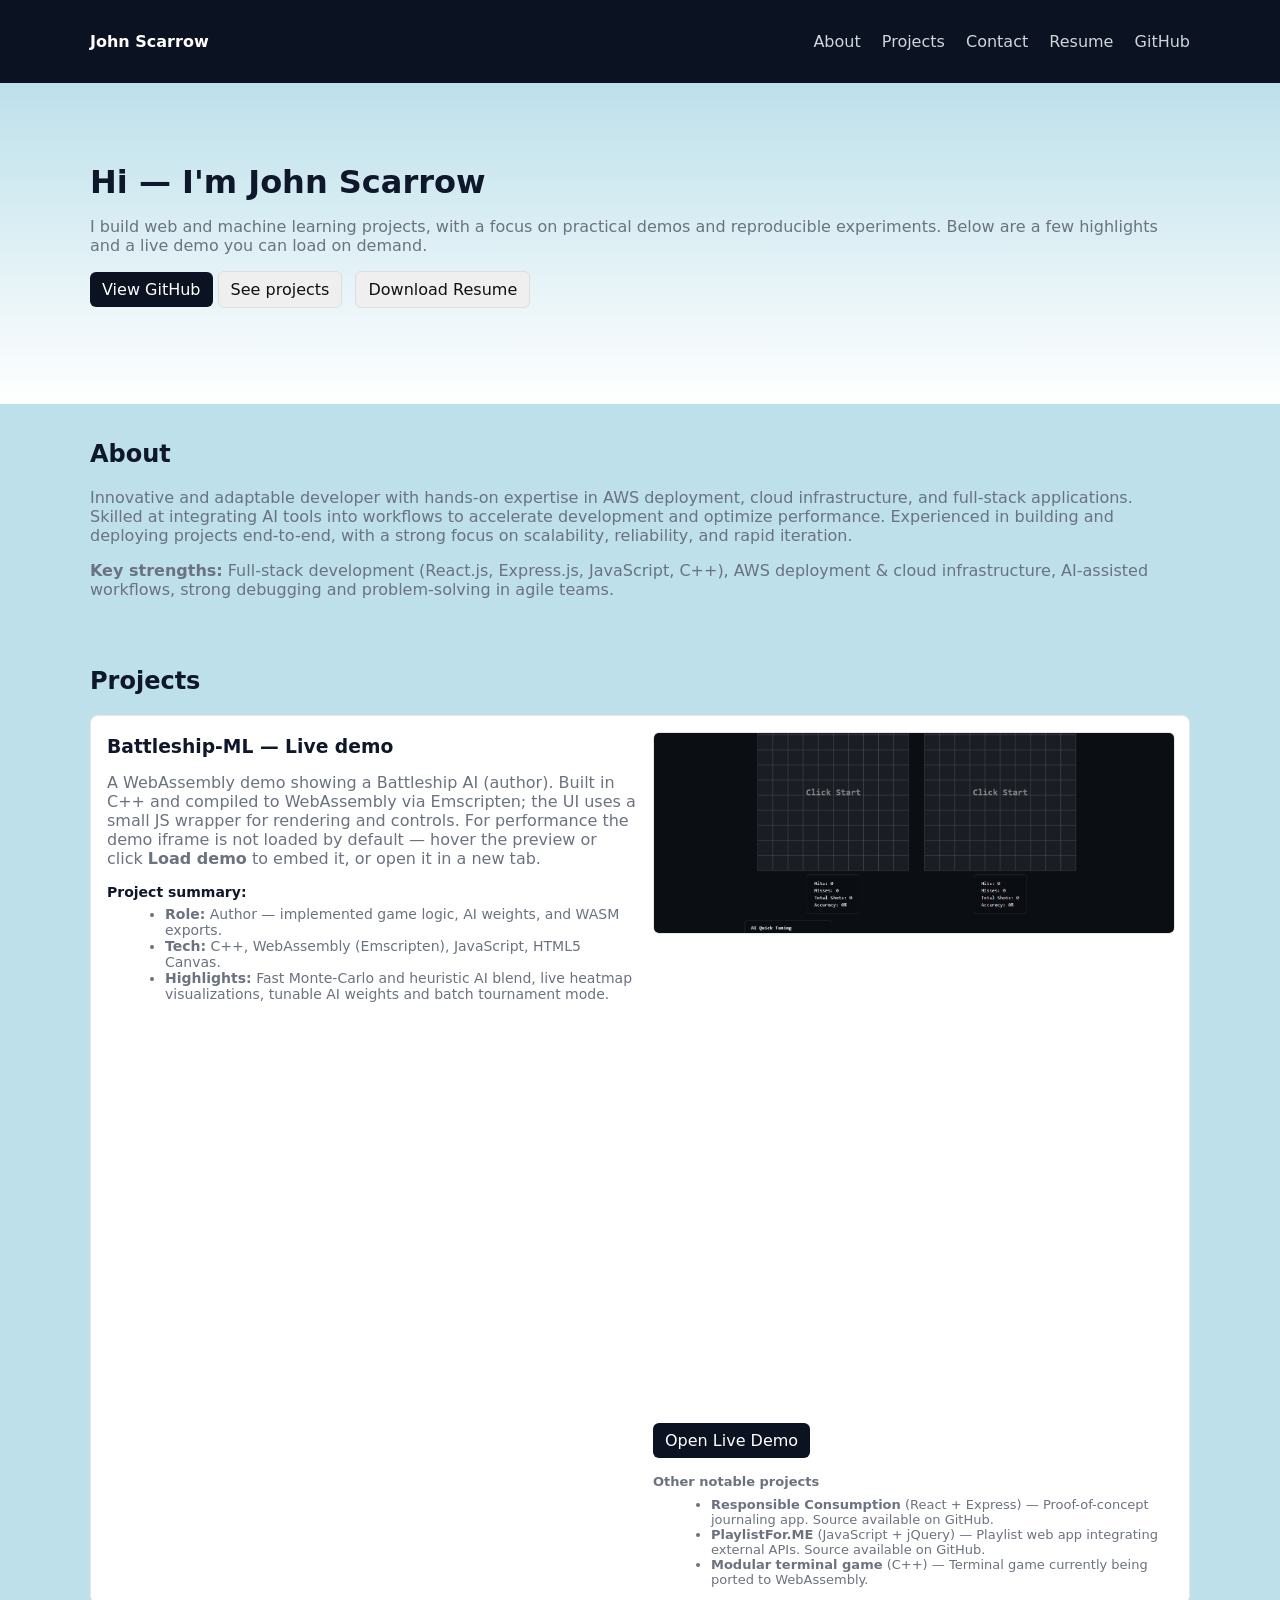
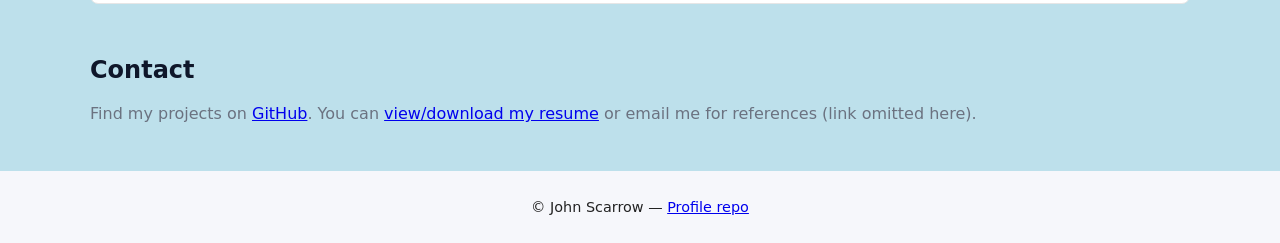
==== index.html @ 5c536d90 "Update background color variable for improved visual aesthetics" ====
<!doctype html>
<html lang="en">
<head>
  <meta charset="utf-8">
  <meta name="viewport" content="width=device-width,initial-scale=1">
  <title>John Scarrow — Portfolio</title>
  <meta name="description" content="John Scarrow — portfolio showcasing web and ML projects (Battleship-ML demo).">
  <meta property="og:title" content="John Scarrow — Portfolio">
  <meta property="og:description" content="Portfolio of web and machine learning projects by John Scarrow.">
  <meta property="og:image" content="/images/image.png">
  <meta property="og:url" content="https://johnscarrow.github.io/">
  <!-- Favicon and touch icons -->
  <link rel="icon" type="image/png" sizes="32x32" href="/images/image.png">
  <link rel="icon" type="image/png" sizes="16x16" href="/images/image.png">
  <link rel="apple-touch-icon" href="/images/image.png">
  <meta name="theme-color" content="#0b1221">
  <style>
    :root{--bg:#bde0eb;--muted:#6b7280;--accent:#0b1221}
    html,body{height:100%}
    body { margin: 0; font-family: system-ui, -apple-system, "Segoe UI", Roboto, "Helvetica Neue", Arial; color:#0f172a; background:var(--bg); }
    header{padding:1rem;background:var(--accent);color:#fff}
    .container{max-width:1100px;margin:0 auto;padding:1rem}
    nav a{color:#d1d5db;text-decoration:none;margin-left:1rem}
    .hero{padding:3rem 1rem;background:linear-gradient(180deg,#ffffff00,#ffffff);}
    .hero h1{margin:0;font-size:2rem}
    .muted{color:var(--muted)}
    .card{border:1px solid #e6e6e6;border-radius:8px;padding:1rem;background:#fff}
    .controls{margin-top:.75rem}
    .btn{display:inline-block;padding:.5rem .75rem;border-radius:6px;background:#0b1221;color:#fff;text-decoration:none;border:0;cursor:pointer}
    .btn.secondary{background:#efefef;color:#111;border:1px solid #ddd}
    .note { padding: .75rem 1rem; background:#fff3cd; color:#663c00; border-radius:6px }
    footer{padding:.75rem 1rem;background:#f6f7fb;color:#222;font-size:.9rem;text-align:center}
    @media (min-width:700px){ .hero{padding:4rem 1rem} }
     /* Make the demo larger for portfolio view (responsive height using viewport units)
       Reduced slightly to avoid excessive page length while keeping demo visible. */
     .demo-large{min-height:52vh}
     @media (max-width:900px){ .demo-large{min-height:40vh} }
  </style>
  <!-- Performance: preconnect to frequently used origins -->
  <link rel="preconnect" href="https://johnscarrow.github.io">
  <link rel="preconnect" href="https://github.com">
</head>
<body>
  <header>
    <div class="container" style="display:flex;align-items:center;justify-content:space-between">
      <div>
        <strong style="font-size:1rem">John Scarrow</strong>
      </div>
      <nav aria-label="Primary">
        <a href="#about">About</a>
        <a href="#projects">Projects</a>
        <a href="#contact">Contact</a>
        <a href="/resume.pdf" target="_blank" rel="noopener noreferrer" aria-label="Download resume">Resume</a>
        <a href="https://github.com/JohnScarrow/JohnScarrow" target="_blank" rel="noopener noreferrer">GitHub</a>
      </nav>
    </div>
  </header>

  <main>
    <section class="hero">
      <div class="container">
        <h1>Hi — I'm John Scarrow</h1>
        <p class="muted">I build web and machine learning projects, with a focus on practical demos and reproducible experiments. Below are a few highlights and a live demo you can load on demand.</p>
        <p style="margin-top:.75rem">
          <a class="btn" href="https://github.com/JohnScarrow/JohnScarrow" target="_blank" rel="noopener noreferrer">View GitHub</a>
          <a class="btn secondary" href="#projects">See projects</a>
            <a class="btn secondary" href="/resume.html" target="_blank" rel="noopener noreferrer" style="margin-left:.5rem">Download Resume</a>
        </p>
      </div>
    </section>

    <section id="about" class="container" style="padding-top:1rem">
      <h2>About</h2>
      <p class="muted">Innovative and adaptable developer with hands-on expertise in AWS deployment, cloud infrastructure, and full-stack applications. Skilled at integrating AI tools into workflows to accelerate development and optimize performance. Experienced in building and deploying projects end-to-end, with a strong focus on scalability, reliability, and rapid iteration.</p>
      <p class="muted"><strong>Key strengths:</strong> Full-stack development (React.js, Express.js, JavaScript, C++), AWS deployment & cloud infrastructure, AI-assisted workflows, strong debugging and problem-solving in agile teams.</p>
    </section>

    <section id="projects" class="container" style="padding-top:1rem">
      <h2>Projects</h2>
        <div style="display:flex;gap:1rem;flex-wrap:wrap;align-items:flex-start;margin-top:.75rem;border:1px solid #e6e6e6;border-radius:8px;padding:1rem;background:#fff">
          <!-- Left column: textual project info -->
          <div style="flex:1 1 360px;min-width:280px;max-width:720px">
            <h3 style="margin:.25rem 0">Battleship-ML — Live demo</h3>
            <p class="muted">A WebAssembly demo showing a Battleship AI (author). Built in C++ and compiled to WebAssembly via Emscripten; the UI uses a small JS wrapper for rendering and controls. For performance the demo iframe is not loaded by default — hover the preview or click <strong>Load demo</strong> to embed it, or open it in a new tab.</p>

            <div style="margin-top:.75rem;font-size:14px">
              <strong>Project summary:</strong>
              <ul style="margin:6px 0 0 18px;color:var(--muted)">
                <li><strong>Role:</strong> Author — implemented game logic, AI weights, and WASM exports.</li>
                <li><strong>Tech:</strong> C++, WebAssembly (Emscripten), JavaScript, HTML5 Canvas.</li>
                <li><strong>Highlights:</strong> Fast Monte-Carlo and heuristic AI blend, live heatmap visualizations, tunable AI weights and batch tournament mode.</li>
              </ul>
            </div>
          </div>

          <!-- Right column: preview image and demo iframe container -->
          <div style="flex:1 1 420px;min-width:300px;max-width:520px">
            <div style="margin-bottom:.5rem">
              <img id="preview-img" src="/images/image.png" alt="Preview of Battleship-ML demo" tabindex="0" loading="lazy" style="width:100%;height:200px;object-fit:cover;border-radius:6px;border:1px solid #e6e6e6;cursor:pointer" />
            </div>

            <div id="demo-container" class="demo-large" role="region" aria-label="Battleship demo container" style="border-radius:6px;overflow:hidden;display:flex;align-items:center;justify-content:center;color:var(--muted);background:transparent">
            </div>


            <div id="frame-blocked" class="note" style="margin-top:.75rem;display:none;" role="status" aria-live="polite">
              The demo could not be embedded due to framing/security policies. Open in a new tab: <a href="https://johnscarrow.github.io/battleship-ml/" target="_blank" rel="noopener noreferrer">Open Battleship-ML</a>
            </div>

            <p style="margin-top:.6rem">
              <a id="open-demo-btn" class="btn" href="https://johnscarrow.github.io/battleship-ml/" target="_blank" rel="noopener noreferrer">Open Live Demo</a>
            </p>

            <div style="margin-top:.75rem;font-size:13px;color:var(--muted)">
              <strong>Other notable projects</strong>
              <ul style="margin:8px 0 0 18px">
                <li><strong>Responsible Consumption</strong> (React + Express) — Proof-of-concept journaling app. Source available on GitHub.</li>
                <li><strong>PlaylistFor.ME</strong> (JavaScript + jQuery) — Playlist web app integrating external APIs. Source available on GitHub.</li>
                <li><strong>Modular terminal game</strong> (C++) — Terminal game currently being ported to WebAssembly.</li>
              </ul>
            </div>
          </div>
        </div>
      </div>
    </section>

    <section id="contact" class="container" style="padding-top:1rem;padding-bottom:2rem">
      <h2>Contact</h2>
      <p class="muted">Find my projects on <a href="https://github.com/JohnScarrow" target="_blank" rel="noopener noreferrer">GitHub</a>. You can <a href="/resume.html" target="_blank" rel="noopener noreferrer">view/download my resume</a> or email me for references (link omitted here).</p>
    </section>
  </main>

  <footer>
    <div class="container">© John Scarrow — <a href="https://github.com/JohnScarrow/JohnScarrow" target="_blank" rel="noopener noreferrer">Profile repo</a></div>
  </footer>

  <script>
    // Lazy-load the demo iframe: hover (~500ms) or click on preview, or click the button
    // Adds keyboard accessibility (Enter/Space) and a small fade-in animation for the iframe.
    (function(){
      var loadBtn = document.getElementById('load-demo');
      var demoContainer = document.getElementById('demo-container');
      var frameBlocked = document.getElementById('frame-blocked');
      var previewImg = document.getElementById('preview-img');
      var demoSrc = 'https://johnscarrow.github.io/battleship-ml/';
      var hoverTimer = null;
      var HOVER_DELAY = 500; // milliseconds

      // Add fade-in animation style for iframe when inserted
      var style = document.createElement('style');
      style.innerHTML = '\n        .demo-fade-in{animation: demoFadeIn 300ms ease-out both;}\n        @keyframes demoFadeIn{from{opacity:0;transform:translateY(6px)}to{opacity:1;transform:none}}\n      ';
      document.head.appendChild(style);

      function showBlocked(){ if(frameBlocked) frameBlocked.style.display = 'block'; }
      function hideBlocked(){ if(frameBlocked) frameBlocked.style.display = 'none'; }

      function createAndInsertIframe(opts){
        // Avoid inserting multiple frames
        if(document.getElementById('demo-frame')) return; // already loaded somewhere
        opts = opts || {};
        var src = demoSrc;
        if(opts.autoplay){ src += (src.indexOf('?')>-1? '&':'?') + 'autoplay=1'; }
        if(opts.muted){ src += (src.indexOf('?')>-1? '&':'?') + 'muted=1'; }

        var iframe = document.createElement('iframe');
        iframe.id = 'demo-frame';
        iframe.src = src;
        // Allow autoplay where the browser permits it and allow fullscreen
        iframe.allow = 'autoplay; fullscreen';
        iframe.setAttribute('aria-label', 'Battleship-ML demo iframe');
        iframe.setAttribute('title', 'Battleship-ML demo');
        iframe.loading = 'lazy';
        iframe.style.width = '100%';
        iframe.style.height = '100%';
        iframe.style.border = '0';
        iframe.style.display = 'block';
        iframe.className = 'demo-fade-in';
        iframe.addEventListener('load', function(){ hideBlocked(); });

        // If requested, replace the preview image (left column) with the iframe
        if (opts.replacePreview && previewImg && previewImg.parentNode) {
          var previewParent = previewImg.parentNode;
          // Set a responsive min-height matching the demo area (desktop:72vh, mobile:50vh)
          var desiredVh = (window.innerWidth <= 900) ? '50vh' : '72vh';
          previewParent.style.minHeight = desiredVh;
          previewParent.style.height = 'auto';
          previewParent.style.background = '#000';
          previewParent.style.borderRadius = '6px';
          previewParent.style.overflow = 'hidden';
          previewParent.style.display = 'flex';
          previewParent.style.alignItems = 'stretch';
          previewParent.style.justifyContent = 'center';

          // Remove the preview image and insert iframe in its place
          previewParent.innerHTML = '';
          // Ensure iframe fills parent and scales dynamically
          iframe.style.height = '100%';
          iframe.style.minHeight = '100%';
          iframe.style.overflow = 'hidden';

          // Adjust parent container styles to prevent scrollbars
          previewParent.style.height = '100%';
          previewParent.style.minHeight = '100%';
          previewParent.style.overflow = 'hidden';
          previewParent.style.padding = '0';
          previewParent.style.margin = '0';

          // Add responsive height based on viewport
          var desiredHeight = (window.innerWidth <= 900) ? '50vh' : '72vh';
          previewParent.style.height = desiredHeight;

          // Remove play buttons and retain hover functionality
          if (loadBtn) loadBtn.style.display = 'none';
          if (loadAutoplay) loadAutoplay.style.display = 'none';

          previewParent.appendChild(iframe);

          // also hide the placeholder in the main demo container
          var placeholder = document.getElementById('demo-placeholder');
          if (placeholder) placeholder.remove();

          // quick check if loaded
          setTimeout(function(){ try { if(!iframe.contentWindow || iframe.clientHeight===0){ showBlocked(); } } catch(e){ showBlocked(); } }, 2500);
          return;
        }

        // Default behaviour: insert into the demo container (right column)
        demoContainer.innerHTML = '';
        demoContainer.appendChild(iframe);
        setTimeout(function(){ try { if(!iframe.contentWindow || iframe.clientHeight===0){ showBlocked(); } } catch(e){ showBlocked(); } }, 2500);
      }

      if(loadBtn) loadBtn.addEventListener('click', function(){ createAndInsertIframe(); });
      var loadAutoplay = document.getElementById('load-autoplay');
      if(loadAutoplay) loadAutoplay.addEventListener('click', function(){ createAndInsertIframe({autoplay:true, muted:true}); });
      if(previewImg){
        // Click loads immediately (useful for touch devices)
        previewImg.addEventListener('click', function(e){ e.preventDefault(); createAndInsertIframe(); });
        // Keyboard: Enter or Space should load the demo as well
        previewImg.addEventListener('keydown', function(e){ if(e.key==='Enter' || e.key===' ' || e.key==='Spacebar'){ e.preventDefault(); createAndInsertIframe(); } });
        // Hover for desktop: start timer on mouseenter, cancel on mouseleave
        previewImg.addEventListener('mouseenter', function(){
          createAndInsertIframe({autoplay: true, muted: true, replacePreview: true});
        });
        previewImg.addEventListener('mouseleave', function(){ if(hoverTimer){ clearTimeout(hoverTimer); hoverTimer = null; } });
      }
    })();
  </script>
</body>
</html>
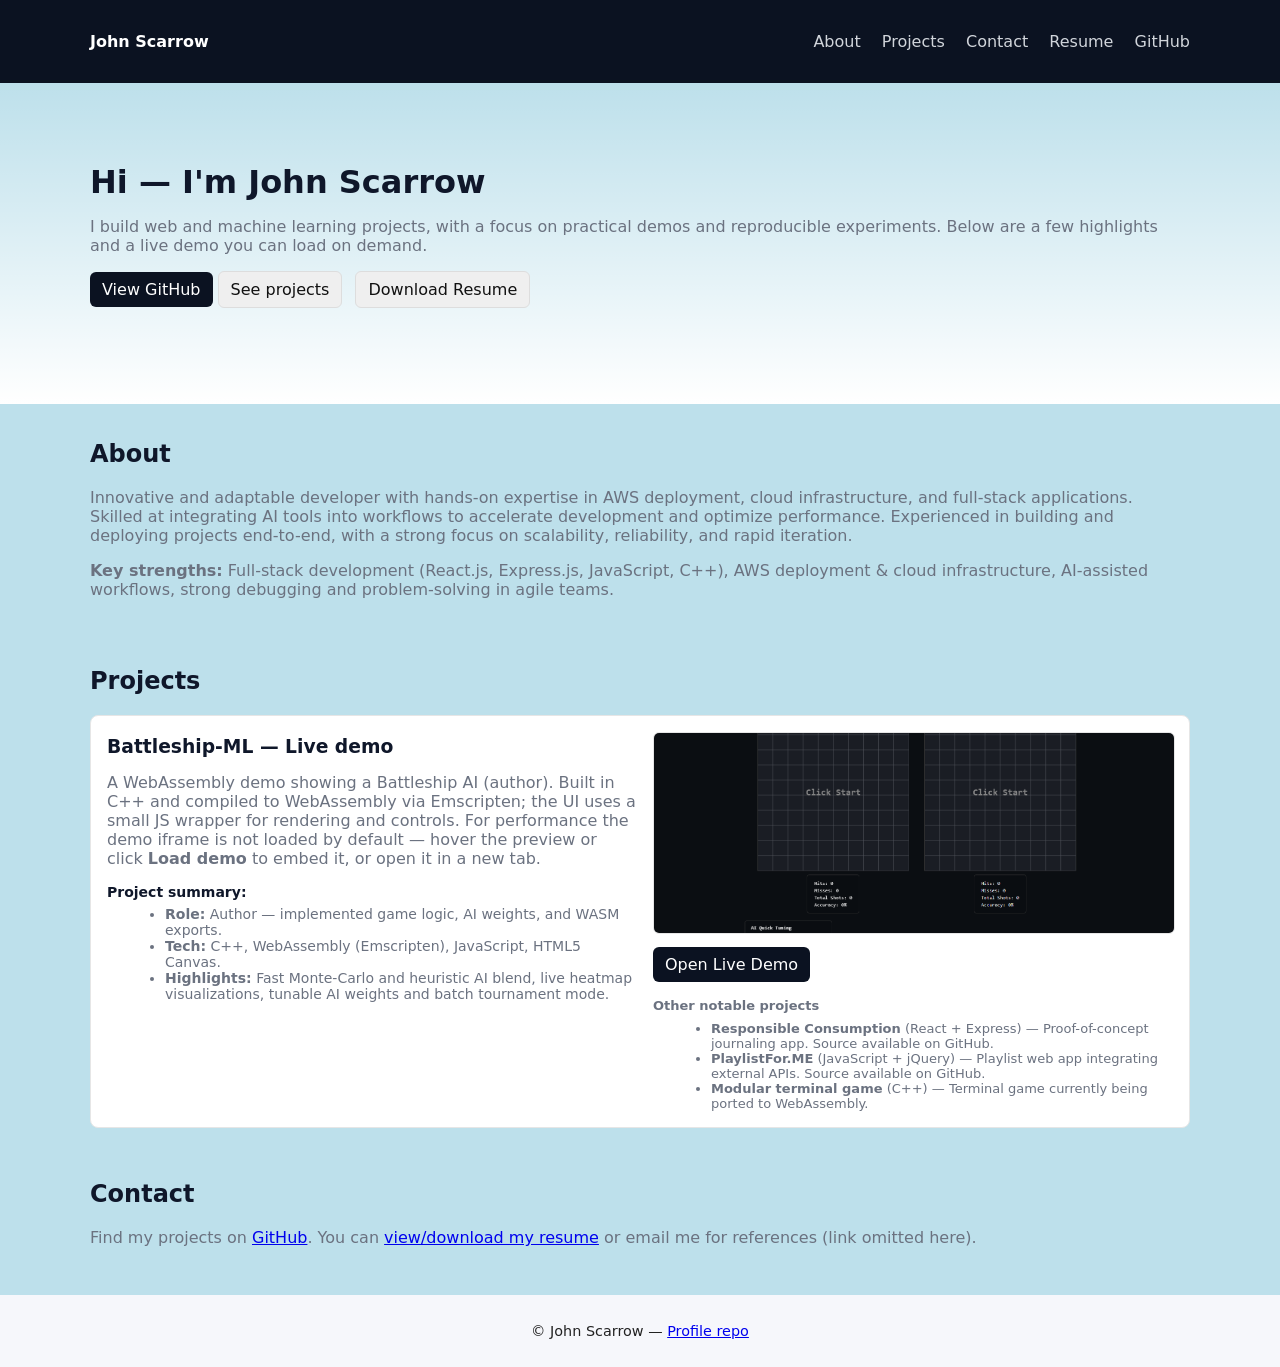
==== commit 2e14f840: "Remove empty demo container for cleaner layout in Battleship demo section" ====
--- a/index.html
+++ b/index.html
@@ -99,10 +99,6 @@
               <img id="preview-img" src="/images/image.png" alt="Preview of Battleship-ML demo" tabindex="0" loading="lazy" style="width:100%;height:200px;object-fit:cover;border-radius:6px;border:1px solid #e6e6e6;cursor:pointer" />
             </div>
 
-            <div id="demo-container" class="demo-large" role="region" aria-label="Battleship demo container" style="border-radius:6px;overflow:hidden;display:flex;align-items:center;justify-content:center;color:var(--muted);background:transparent">
-            </div>
-
-
             <div id="frame-blocked" class="note" style="margin-top:.75rem;display:none;" role="status" aria-live="polite">
               The demo could not be embedded due to framing/security policies. Open in a new tab: <a href="https://johnscarrow.github.io/battleship-ml/" target="_blank" rel="noopener noreferrer">Open Battleship-ML</a>
             </div>
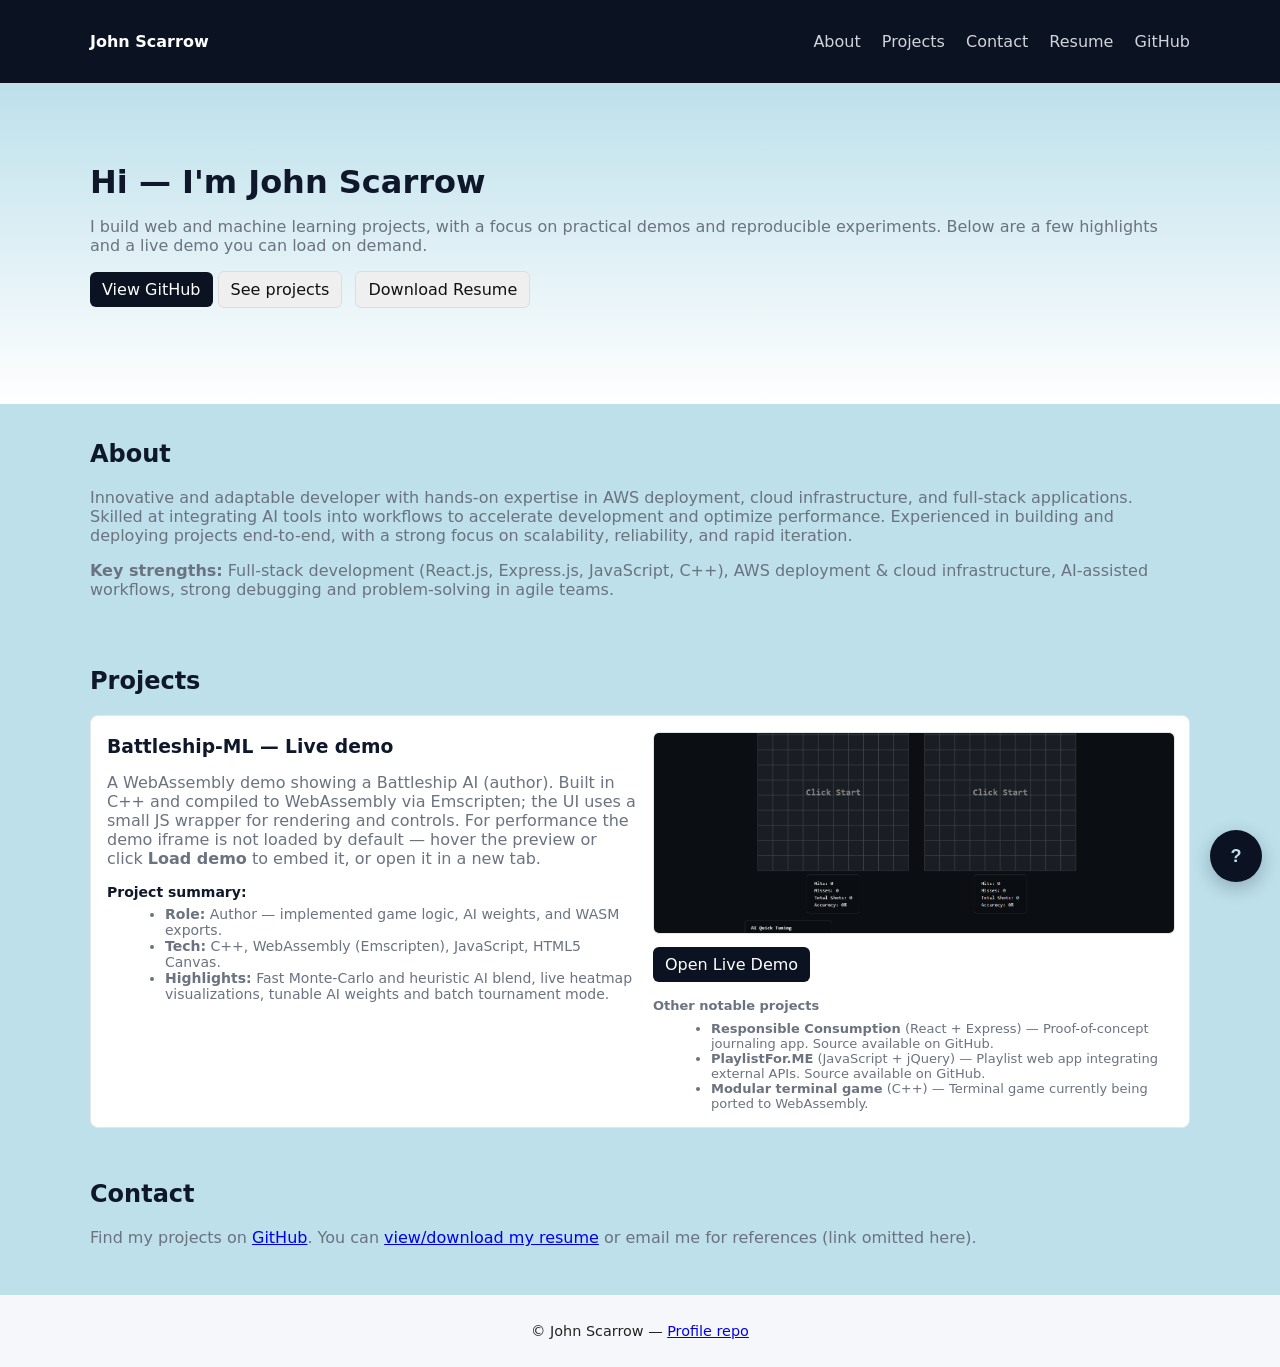
==== commit be5023d5: "Add WarGames easter egg with modal and floating action button" ====
--- a/index.html
+++ b/index.html
@@ -39,6 +39,17 @@
   <!-- Performance: preconnect to frequently used origins -->
   <link rel="preconnect" href="https://johnscarrow.github.io">
   <link rel="preconnect" href="https://github.com">
+  <style id="wargames-style">
+    /* WarGames easter egg styles */
+    .wg-fab{position:fixed;right:18px;bottom:18px;width:52px;height:52px;border-radius:50%;background:#0b1221;color:#bde0eb;border:0;cursor:pointer;box-shadow:0 6px 18px rgba(11,18,33,.25);display:flex;align-items:center;justify-content:center;font-weight:700;font-size:18px;z-index:1200}
+    #wargames-modal{position:fixed;left:0;top:0;width:100%;height:100%;background:rgba(0,0,0,0.6);display:none;align-items:center;justify-content:center;z-index:1201}
+    #wargames-modal .panel{background:#071019;color:#bde0eb;padding:18px;border-radius:8px;max-width:720px;width:92%;box-shadow:0 10px 40px rgba(0,0,0,.6);font-family:ui-monospace, SFMono-Regular, Menlo, Monaco, 'Courier New', monospace}
+    #wargames-modal h3{margin:0 0 8px 0;color:#9be7ff}
+    #wargames-modal p{margin:.5rem 0;color:#d6f1ff}
+    .wg-cta{display:inline-block;padding:.5rem .75rem;border-radius:6px;background:#0b1221;color:#bde0eb;border:1px solid #2b3946;margin-right:.5rem;cursor:pointer}
+    .wg-cta.alt{background:#e6eef6;color:#071019;border:1px solid #c7d6e0}
+    .wg-terminal{background:#00110a;color:#66ff66;padding:12px;border-radius:6px;height:180px;overflow:auto;margin-top:.5rem;font-size:13px;line-height:1.3}
+  </style>
 </head>
 <body>
   <header>
@@ -241,6 +252,58 @@
         previewImg.addEventListener('mouseleave', function(){ if(hoverTimer){ clearTimeout(hoverTimer); hoverTimer = null; } });
       }
     })();
+    // WarGames easter egg: modal + floating action button
+    (function(){
+      var fab = document.createElement('button'); fab.id = 'wg-fab'; fab.className = 'wg-fab'; fab.title = 'Shall we play a game?'; fab.innerText = '?';
+      document.body.appendChild(fab);
+
+      var modal = document.createElement('div'); modal.id = 'wargames-modal'; modal.setAttribute('role','dialog'); modal.setAttribute('aria-hidden','true');
+      modal.innerHTML = '<div class="panel" role="document">\
+        <h3>Shall we play a game?</h3>\
+        <p class="muted">A small nod to <em>WarGames</em> (1983). Play the Battleship demo against the AI, or open a retro terminal overlay.</p>\
+        <div style="margin-top:.5rem">\
+          <button id="wg-play" class="wg-cta">Yes — let\'s play</button>\
+          <button id="wg-open" class="wg-cta alt">Open Demo in Tab</button>\
+          <button id="wg-term" class="wg-cta" style="margin-left:.5rem">Retro Terminal</button>\
+          <button id="wg-close" class="wg-cta alt" style="float:right">Close</button>\
+        </div>\
+        <div id="wg-terminal-area" class="wg-terminal" style="display:none">Initializing WOPR...\n&gt; Shall we play a game?\n</div>\
+      </div>';
+      document.body.appendChild(modal);
+
+      var wgPlay = modal.querySelector('#wg-play');
+      var wgOpen = modal.querySelector('#wg-open');
+      var wgTerm = modal.querySelector('#wg-term');
+      var wgClose = modal.querySelector('#wg-close');
+      var wgTerminalArea = modal.querySelector('#wg-terminal-area');
+
+      function showModal(){ modal.style.display='flex'; modal.setAttribute('aria-hidden','false'); }
+      function hideModal(){ modal.style.display='none'; modal.setAttribute('aria-hidden','true'); wgTerminalArea.style.display='none'; wgTerminalArea.innerText = 'Initializing WOPR...\n&gt; Shall we play a game?\n'; }
+
+      fab.addEventListener('click', function(){ showModal(); });
+      wgClose.addEventListener('click', hideModal);
+
+      wgOpen.addEventListener('click', function(){ window.open('https://johnscarrow.github.io/battleship-ml/','_blank','noopener'); hideModal(); });
+
+      wgPlay.addEventListener('click', function(){
+        // Attempt to load the demo iframe (same routine used earlier)
+        try{ var evt = new Event('click'); document.getElementById('preview-img').dispatchEvent(evt); }catch(e){}
+        // If the demo container exists, try to create iframe replacement as desktop hover did
+        var preview = document.getElementById('preview-img');
+        if(preview){ preview.click(); }
+        hideModal();
+      });
+
+      wgTerm.addEventListener('click', function(){
+        // Toggle retro terminal area inside modal
+        if(wgTerminalArea.style.display==='none'){ wgTerminalArea.style.display='block';
+          // small simulated sequence
+          var lines = ["WOPR initializing...","Loading scenarios...","READY","Shall we play a game?","The only winning move is not to play."];
+          wgTerminalArea.innerText = '';
+          var i=0; var t = setInterval(function(){ if(i<lines.length){ wgTerminalArea.innerText += lines[i] + '\n'; i++; } else clearInterval(t); }, 500);
+        } else { wgTerminalArea.style.display='none'; }
+      });
+    })();
   </script>
 </body>
 </html>
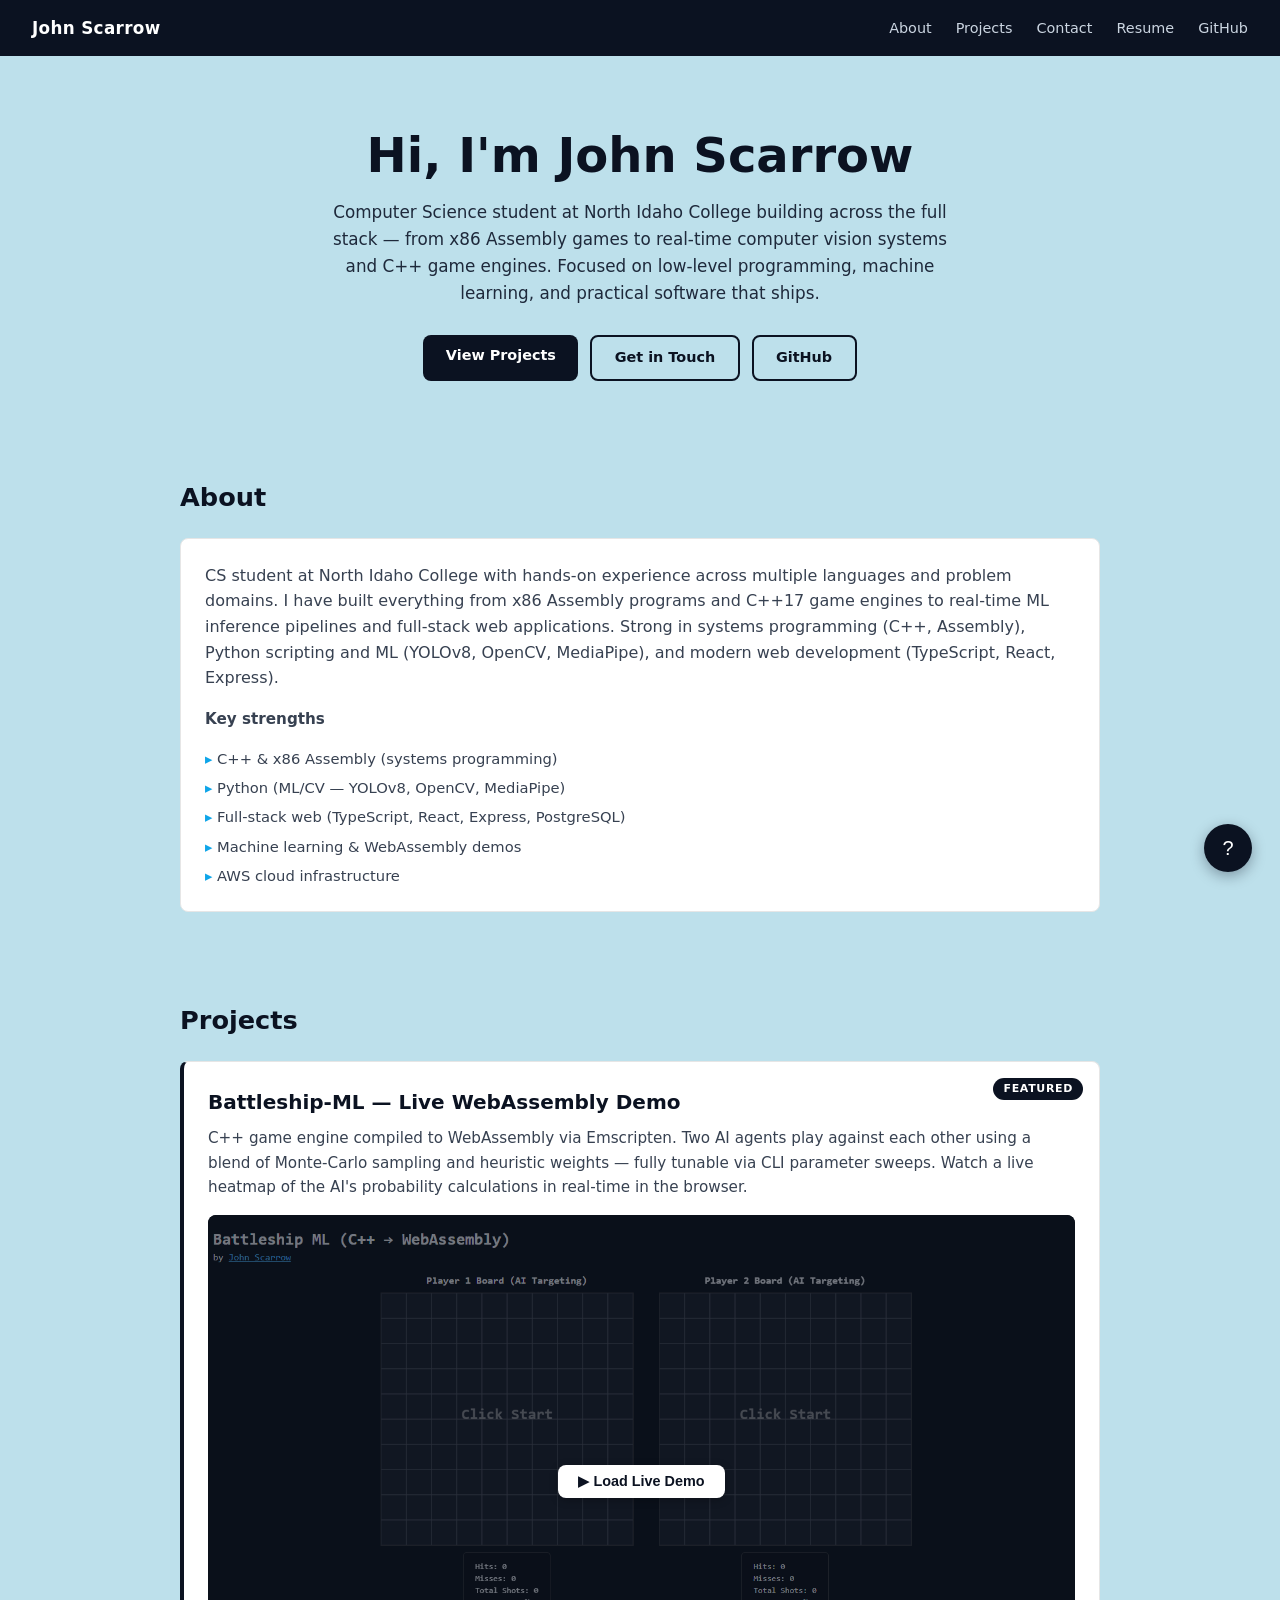
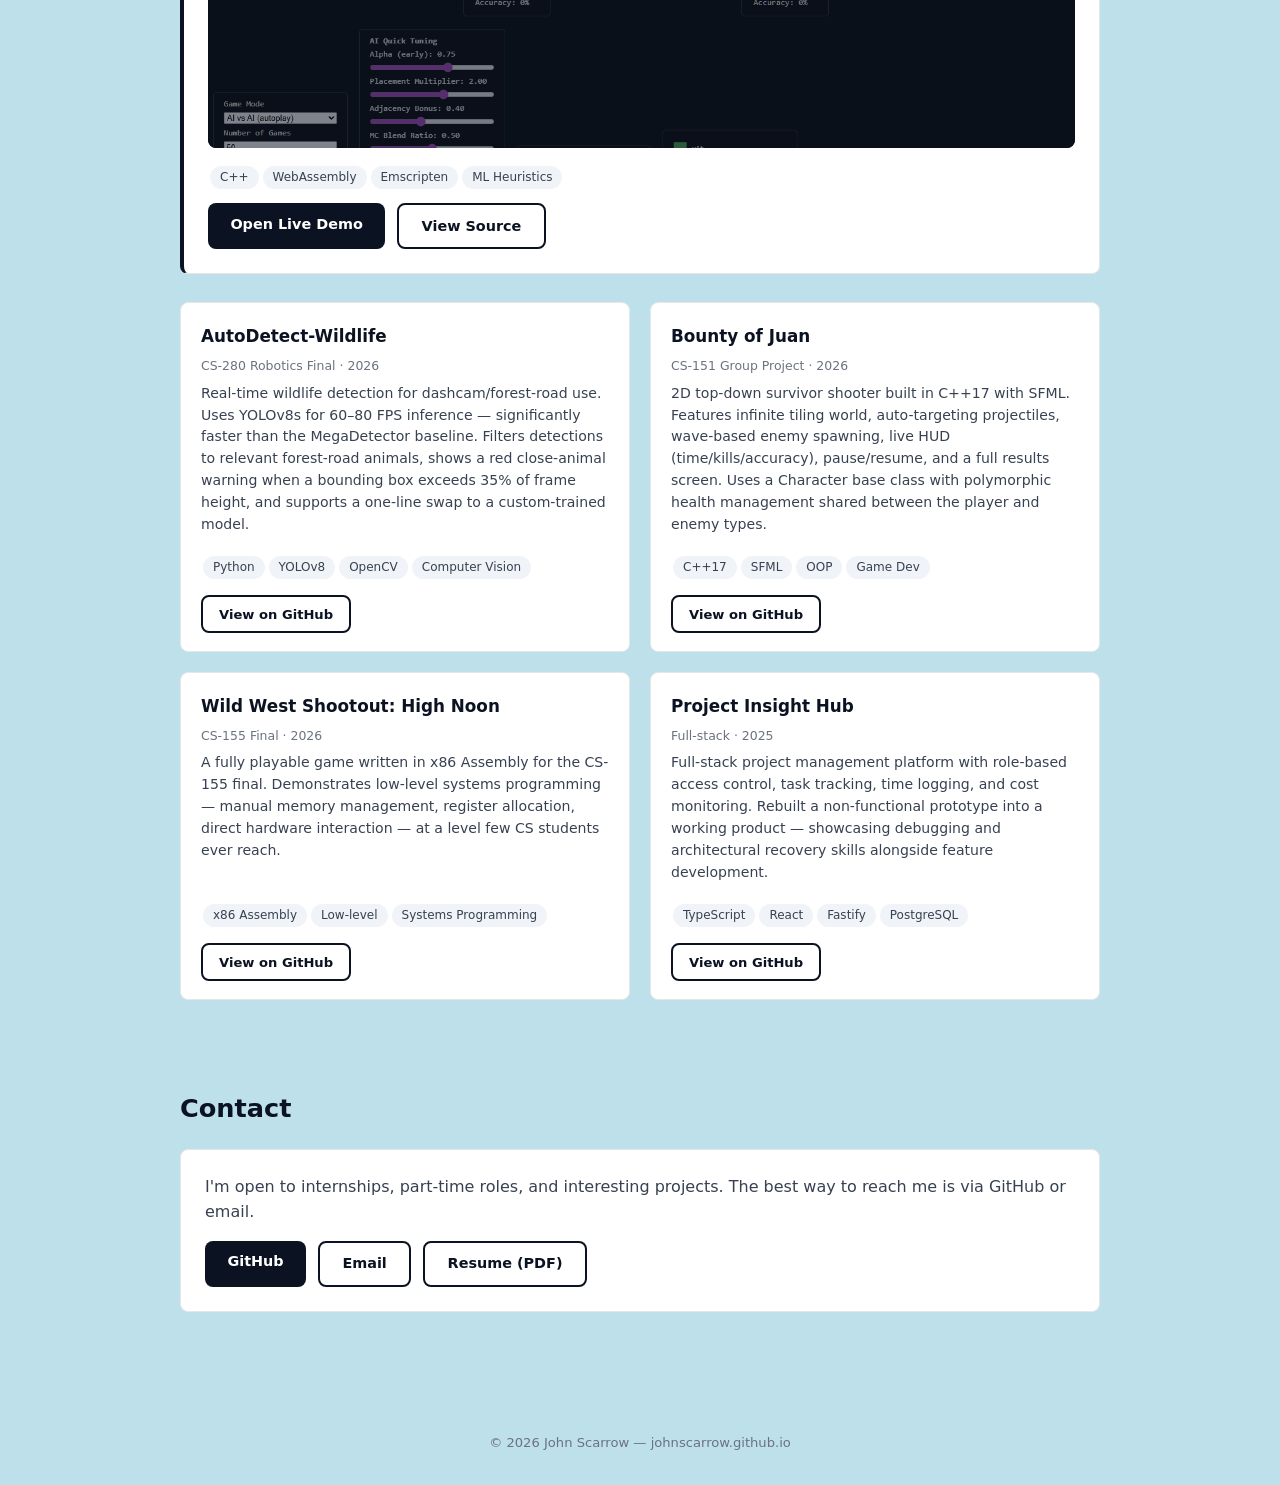
==== commit d2442220: "Portfolio update: add 2026 NIC projects (AutoDetect-Wildlife, Bounty of Juan, Wild West Shootout, Pr" ====
--- a/index.html
+++ b/index.html
@@ -1,309 +1,714 @@
-<!doctype html>
+<!DOCTYPE html>
 <html lang="en">
 <head>
-  <meta charset="utf-8">
-  <meta name="viewport" content="width=device-width,initial-scale=1">
+  <meta charset="UTF-8" />
+  <meta name="viewport" content="width=device-width, initial-scale=1.0" />
   <title>John Scarrow — Portfolio</title>
-  <meta name="description" content="John Scarrow — portfolio showcasing web and ML projects (Battleship-ML demo).">
-  <meta property="og:title" content="John Scarrow — Portfolio">
-  <meta property="og:description" content="Portfolio of web and machine learning projects by John Scarrow.">
-  <meta property="og:image" content="/images/image.png">
-  <meta property="og:url" content="https://johnscarrow.github.io/">
-  <!-- Favicon and touch icons -->
-  <link rel="icon" type="image/png" sizes="32x32" href="/images/image.png">
-  <link rel="icon" type="image/png" sizes="16x16" href="/images/image.png">
-  <link rel="apple-touch-icon" href="/images/image.png">
-  <meta name="theme-color" content="#0b1221">
   <style>
-    :root{--bg:#bde0eb;--muted:#6b7280;--accent:#0b1221}
-    html,body{height:100%}
-    body { margin: 0; font-family: system-ui, -apple-system, "Segoe UI", Roboto, "Helvetica Neue", Arial; color:#0f172a; background:var(--bg); }
-    header{padding:1rem;background:var(--accent);color:#fff}
-    .container{max-width:1100px;margin:0 auto;padding:1rem}
-    nav a{color:#d1d5db;text-decoration:none;margin-left:1rem}
-    .hero{padding:3rem 1rem;background:linear-gradient(180deg,#ffffff00,#ffffff);}
-    .hero h1{margin:0;font-size:2rem}
-    .muted{color:var(--muted)}
-    .card{border:1px solid #e6e6e6;border-radius:8px;padding:1rem;background:#fff}
-    .controls{margin-top:.75rem}
-    .btn{display:inline-block;padding:.5rem .75rem;border-radius:6px;background:#0b1221;color:#fff;text-decoration:none;border:0;cursor:pointer}
-    .btn.secondary{background:#efefef;color:#111;border:1px solid #ddd}
-    .note { padding: .75rem 1rem; background:#fff3cd; color:#663c00; border-radius:6px }
-    footer{padding:.75rem 1rem;background:#f6f7fb;color:#222;font-size:.9rem;text-align:center}
-    @media (min-width:700px){ .hero{padding:4rem 1rem} }
-     /* Make the demo larger for portfolio view (responsive height using viewport units)
-       Reduced slightly to avoid excessive page length while keeping demo visible. */
-     .demo-large{min-height:52vh}
-     @media (max-width:900px){ .demo-large{min-height:40vh} }
-  </style>
-  <!-- Performance: preconnect to frequently used origins -->
-  <link rel="preconnect" href="https://johnscarrow.github.io">
-  <link rel="preconnect" href="https://github.com">
-  <style id="wargames-style">
-    /* WarGames easter egg styles */
-    .wg-fab{position:fixed;right:18px;bottom:18px;width:52px;height:52px;border-radius:50%;background:#0b1221;color:#bde0eb;border:0;cursor:pointer;box-shadow:0 6px 18px rgba(11,18,33,.25);display:flex;align-items:center;justify-content:center;font-weight:700;font-size:18px;z-index:1200}
-    #wargames-modal{position:fixed;left:0;top:0;width:100%;height:100%;background:rgba(0,0,0,0.6);display:none;align-items:center;justify-content:center;z-index:1201}
-    #wargames-modal .panel{background:#071019;color:#bde0eb;padding:18px;border-radius:8px;max-width:720px;width:92%;box-shadow:0 10px 40px rgba(0,0,0,.6);font-family:ui-monospace, SFMono-Regular, Menlo, Monaco, 'Courier New', monospace}
-    #wargames-modal h3{margin:0 0 8px 0;color:#9be7ff}
-    #wargames-modal p{margin:.5rem 0;color:#d6f1ff}
-    .wg-cta{display:inline-block;padding:.5rem .75rem;border-radius:6px;background:#0b1221;color:#bde0eb;border:1px solid #2b3946;margin-right:.5rem;cursor:pointer}
-    .wg-cta.alt{background:#e6eef6;color:#071019;border:1px solid #c7d6e0}
-    .wg-terminal{background:#00110a;color:#66ff66;padding:12px;border-radius:6px;height:180px;overflow:auto;margin-top:.5rem;font-size:13px;line-height:1.3}
+    :root {
+      --bg: #bde0eb;
+      --accent: #0b1221;
+      --muted: #6b7280;
+      --card-bg: #ffffff;
+      --card-border: #e6e6e6;
+      --radius: 8px;
+    }
+
+    *, *::before, *::after { box-sizing: border-box; margin: 0; padding: 0; }
+
+    body {
+      font-family: system-ui, -apple-system, BlinkMacSystemFont, "Segoe UI", Roboto, sans-serif;
+      background: var(--bg);
+      color: var(--accent);
+      line-height: 1.6;
+    }
+
+    /* ── NAV ── */
+    nav {
+      background: var(--accent);
+      padding: 0 2rem;
+      display: flex;
+      align-items: center;
+      justify-content: space-between;
+      height: 56px;
+      position: sticky;
+      top: 0;
+      z-index: 100;
+    }
+    nav .brand {
+      color: #fff;
+      font-weight: 700;
+      font-size: 1.05rem;
+      text-decoration: none;
+      letter-spacing: 0.02em;
+    }
+    nav ul {
+      list-style: none;
+      display: flex;
+      gap: 1.5rem;
+    }
+    nav ul a {
+      color: #cbd5e1;
+      text-decoration: none;
+      font-size: 0.9rem;
+      transition: color 0.2s;
+    }
+    nav ul a:hover { color: #fff; }
+
+    /* ── LAYOUT ── */
+    main {
+      max-width: 960px;
+      margin: 0 auto;
+      padding: 0 1.25rem 4rem;
+    }
+
+    section {
+      padding: 3.5rem 0 2rem;
+    }
+
+    h2 {
+      font-size: 1.6rem;
+      font-weight: 700;
+      margin-bottom: 1.25rem;
+      color: var(--accent);
+    }
+
+    /* ── HERO ── */
+    #hero {
+      padding: 4.5rem 0 2.5rem;
+      text-align: center;
+    }
+    #hero h1 {
+      font-size: clamp(2rem, 5vw, 3rem);
+      font-weight: 800;
+      line-height: 1.15;
+      margin-bottom: 1rem;
+    }
+    #hero p {
+      max-width: 640px;
+      margin: 0 auto 1.75rem;
+      color: #1e293b;
+      font-size: 1.05rem;
+    }
+    .hero-btns {
+      display: flex;
+      gap: 0.75rem;
+      justify-content: center;
+      flex-wrap: wrap;
+    }
+    .btn {
+      display: inline-block;
+      padding: 0.6rem 1.4rem;
+      border-radius: var(--radius);
+      font-size: 0.9rem;
+      font-weight: 600;
+      text-decoration: none;
+      transition: opacity 0.2s, transform 0.15s;
+      cursor: pointer;
+      border: none;
+    }
+    .btn:hover { opacity: 0.85; transform: translateY(-1px); }
+    .btn-primary { background: var(--accent); color: #fff; }
+    .btn-outline {
+      background: transparent;
+      border: 2px solid var(--accent);
+      color: var(--accent);
+    }
+
+    /* ── CARD BASE ── */
+    .card {
+      background: var(--card-bg);
+      border: 1px solid var(--card-border);
+      border-radius: var(--radius);
+      padding: 1.5rem;
+      transition: box-shadow 0.2s ease;
+    }
+    .card:hover {
+      box-shadow: 0 4px 18px rgba(11, 18, 33, 0.12);
+    }
+
+    /* ── ABOUT ── */
+    #about .card p {
+      color: #374151;
+      margin-bottom: 1rem;
+    }
+    #about .card p:last-child { margin-bottom: 0; }
+    #about .strengths-title {
+      font-weight: 700;
+      font-size: 0.95rem;
+      margin-bottom: 0.5rem;
+      color: var(--accent);
+    }
+    #about .strengths-list {
+      list-style: none;
+      display: flex;
+      flex-direction: column;
+      gap: 0.35rem;
+    }
+    #about .strengths-list li::before {
+      content: "▸ ";
+      color: #0ea5e9;
+    }
+    #about .strengths-list li {
+      font-size: 0.92rem;
+      color: #374151;
+    }
+
+    /* ── BADGES ── */
+    .badges {
+      display: flex;
+      flex-wrap: wrap;
+      gap: 0;
+      margin-top: 0.75rem;
+    }
+    .badge {
+      background: #f0f4f8;
+      color: #374151;
+      font-size: 12px;
+      border-radius: 999px;
+      padding: 2px 10px;
+      margin: 2px;
+      font-weight: 500;
+    }
+
+    /* ── FEATURED PROJECT CARD ── */
+    .featured-card {
+      position: relative;
+      background: var(--card-bg);
+      border: 1px solid var(--card-border);
+      border-left: 4px solid var(--accent);
+      border-radius: var(--radius);
+      padding: 1.5rem;
+      transition: box-shadow 0.2s ease;
+      margin-bottom: 1.75rem;
+    }
+    .featured-card:hover {
+      box-shadow: 0 6px 24px rgba(11, 18, 33, 0.14);
+    }
+    .featured-tag {
+      position: absolute;
+      top: 1rem;
+      right: 1rem;
+      background: var(--accent);
+      color: #fff;
+      font-size: 11px;
+      font-weight: 700;
+      letter-spacing: 0.06em;
+      text-transform: uppercase;
+      border-radius: 999px;
+      padding: 2px 10px;
+    }
+    .featured-card h3 {
+      font-size: 1.25rem;
+      font-weight: 700;
+      margin-bottom: 0.5rem;
+      padding-right: 5rem;
+    }
+    .featured-card p {
+      color: #374151;
+      font-size: 0.95rem;
+      margin-bottom: 0.75rem;
+    }
+
+    /* ── DEMO PREVIEW ── */
+    .demo-wrapper {
+      position: relative;
+      width: 100%;
+      margin: 1rem 0;
+      border-radius: var(--radius);
+      overflow: hidden;
+      background: #0b1221;
+      min-height: 220px;
+    }
+    .demo-preview {
+      position: relative;
+      cursor: pointer;
+      width: 100%;
+    }
+    .demo-preview img {
+      width: 100%;
+      display: block;
+      border-radius: var(--radius);
+      transition: opacity 0.3s;
+    }
+    .demo-overlay {
+      position: absolute;
+      inset: 0;
+      background: rgba(11, 18, 33, 0.52);
+      display: flex;
+      align-items: center;
+      justify-content: center;
+      border-radius: var(--radius);
+      transition: background 0.2s;
+    }
+    .demo-overlay:hover { background: rgba(11, 18, 33, 0.4); }
+    .demo-play-btn {
+      background: #fff;
+      color: var(--accent);
+      border: none;
+      border-radius: var(--radius);
+      padding: 0.55rem 1.25rem;
+      font-size: 0.9rem;
+      font-weight: 700;
+      cursor: pointer;
+      box-shadow: 0 2px 8px rgba(0,0,0,0.25);
+      display: flex;
+      align-items: center;
+      gap: 0.4rem;
+      transition: transform 0.15s;
+    }
+    .demo-play-btn:hover { transform: scale(1.04); }
+    .demo-iframe-container {
+      display: none;
+      width: 100%;
+      aspect-ratio: 16/9;
+      border-radius: var(--radius);
+      overflow: hidden;
+    }
+    .demo-iframe-container iframe {
+      width: 100%;
+      height: 100%;
+      border: none;
+      border-radius: var(--radius);
+    }
+    .demo-iframe-container.active { display: block; }
+    .demo-preview.hidden { display: none; }
+
+    .featured-actions {
+      display: flex;
+      gap: 0.75rem;
+      flex-wrap: wrap;
+      margin-top: 0.75rem;
+    }
+
+    /* ── PROJECT GRID ── */
+    .project-grid {
+      display: grid;
+      grid-template-columns: repeat(2, 1fr);
+      gap: 1.25rem;
+    }
+    @media (max-width: 699px) {
+      .project-grid { grid-template-columns: 1fr; }
+    }
+
+    .project-card {
+      background: var(--card-bg);
+      border: 1px solid var(--card-border);
+      border-radius: var(--radius);
+      padding: 1.25rem 1.25rem 1.1rem;
+      display: flex;
+      flex-direction: column;
+      gap: 0.4rem;
+      transition: box-shadow 0.2s ease;
+    }
+    .project-card:hover {
+      box-shadow: 0 4px 18px rgba(11, 18, 33, 0.12);
+    }
+    .project-card h3 {
+      font-size: 1.05rem;
+      font-weight: 700;
+      color: var(--accent);
+    }
+    .project-tag {
+      font-size: 0.78rem;
+      color: var(--muted);
+      font-weight: 500;
+    }
+    .project-card p {
+      color: #374151;
+      font-size: 0.88rem;
+      line-height: 1.55;
+      flex: 1;
+    }
+    .project-card a.btn {
+      align-self: flex-start;
+      margin-top: 0.5rem;
+      font-size: 0.82rem;
+      padding: 0.4rem 1rem;
+    }
+
+    /* ── CONTACT ── */
+    #contact .card p {
+      color: #374151;
+      margin-bottom: 1rem;
+    }
+    .contact-links {
+      display: flex;
+      flex-wrap: wrap;
+      gap: 0.75rem;
+    }
+
+    /* ── FAB ── */
+    .fab {
+      position: fixed;
+      bottom: 1.75rem;
+      right: 1.75rem;
+      width: 48px;
+      height: 48px;
+      background: var(--accent);
+      color: #fff;
+      border: none;
+      border-radius: 50%;
+      font-size: 1.25rem;
+      cursor: pointer;
+      display: flex;
+      align-items: center;
+      justify-content: center;
+      box-shadow: 0 4px 14px rgba(11,18,33,0.35);
+      transition: transform 0.2s, opacity 0.2s;
+      z-index: 200;
+    }
+    .fab:hover { transform: scale(1.1); opacity: 0.9; }
+
+    /* ── MODAL ── */
+    .modal-backdrop {
+      display: none;
+      position: fixed;
+      inset: 0;
+      background: rgba(11, 18, 33, 0.7);
+      z-index: 300;
+      align-items: center;
+      justify-content: center;
+    }
+    .modal-backdrop.open { display: flex; }
+    .modal {
+      background: #0b1221;
+      color: #33ff33;
+      font-family: "Courier New", Courier, monospace;
+      border-radius: var(--radius);
+      max-width: 520px;
+      width: 92%;
+      padding: 2rem 2rem 1.5rem;
+      position: relative;
+      box-shadow: 0 0 40px #33ff3344;
+    }
+    .modal h3 {
+      font-size: 1.1rem;
+      margin-bottom: 1rem;
+      letter-spacing: 0.05em;
+      text-shadow: 0 0 8px #33ff33;
+    }
+    .modal p {
+      font-size: 0.88rem;
+      line-height: 1.7;
+      margin-bottom: 0.75rem;
+      opacity: 0.9;
+    }
+    .modal .close-modal {
+      position: absolute;
+      top: 0.75rem;
+      right: 1rem;
+      background: none;
+      border: none;
+      color: #33ff33;
+      font-size: 1.4rem;
+      cursor: pointer;
+      line-height: 1;
+    }
+    .modal .close-modal:hover { opacity: 0.7; }
+    .modal .wg-input {
+      margin-top: 1rem;
+      display: flex;
+      gap: 0.5rem;
+    }
+    .modal .wg-input input {
+      flex: 1;
+      background: transparent;
+      border: 1px solid #33ff3380;
+      border-radius: 4px;
+      color: #33ff33;
+      font-family: inherit;
+      font-size: 0.88rem;
+      padding: 0.4rem 0.7rem;
+      outline: none;
+    }
+    .modal .wg-input input:focus { border-color: #33ff33; }
+    .modal .wg-input button {
+      background: #33ff3322;
+      border: 1px solid #33ff3380;
+      border-radius: 4px;
+      color: #33ff33;
+      font-family: inherit;
+      font-size: 0.88rem;
+      padding: 0.4rem 0.9rem;
+      cursor: pointer;
+    }
+    .modal .wg-input button:hover { background: #33ff3344; }
+    #wg-response {
+      margin-top: 0.75rem;
+      font-size: 0.85rem;
+      min-height: 1.2em;
+      opacity: 0.85;
+    }
+    .cursor-blink {
+      display: inline-block;
+      width: 8px;
+      height: 1em;
+      background: #33ff33;
+      animation: blink 1s step-end infinite;
+      vertical-align: text-bottom;
+      margin-left: 2px;
+    }
+    @keyframes blink { 0%,100% { opacity: 1; } 50% { opacity: 0; } }
+
+    /* ── FOOTER ── */
+    footer {
+      text-align: center;
+      padding: 1.5rem 1rem 2rem;
+      color: var(--muted);
+      font-size: 0.82rem;
+    }
+
+    /* ── RESPONSIVE NAV ── */
+    @media (max-width: 560px) {
+      nav { padding: 0 1rem; }
+      nav ul { gap: 0.9rem; }
+      nav ul a { font-size: 0.8rem; }
+    }
   </style>
 </head>
 <body>
-  <header>
-    <div class="container" style="display:flex;align-items:center;justify-content:space-between">
-      <div>
-        <strong style="font-size:1rem">John Scarrow</strong>
-      </div>
-      <nav aria-label="Primary">
-        <a href="#about">About</a>
-        <a href="#projects">Projects</a>
-        <a href="#contact">Contact</a>
-        <a href="/resume.pdf" target="_blank" rel="noopener noreferrer" aria-label="Download resume">Resume</a>
-        <a href="https://github.com/JohnScarrow/JohnScarrow" target="_blank" rel="noopener noreferrer">GitHub</a>
-      </nav>
+
+<!-- NAV -->
+<nav>
+  <a href="#" class="brand">John Scarrow</a>
+  <ul>
+    <li><a href="#about">About</a></li>
+    <li><a href="#projects">Projects</a></li>
+    <li><a href="#contact">Contact</a></li>
+    <li><a href="/resume.pdf" target="_blank" rel="noopener">Resume</a></li>
+    <li><a href="https://github.com/JohnScarrow" target="_blank" rel="noopener">GitHub</a></li>
+  </ul>
+</nav>
+
+<main>
+
+  <!-- HERO -->
+  <section id="hero">
+    <h1>Hi, I'm John Scarrow</h1>
+    <p>Computer Science student at North Idaho College building across the full stack — from x86 Assembly games to real-time computer vision systems and C++ game engines. Focused on low-level programming, machine learning, and practical software that ships.</p>
+    <div class="hero-btns">
+      <a href="#projects" class="btn btn-primary">View Projects</a>
+      <a href="#contact" class="btn btn-outline">Get in Touch</a>
+      <a href="https://github.com/JohnScarrow" class="btn btn-outline" target="_blank" rel="noopener">GitHub</a>
     </div>
-  </header>
-
-  <main>
-    <section class="hero">
-      <div class="container">
-        <h1>Hi — I'm John Scarrow</h1>
-        <p class="muted">I build web and machine learning projects, with a focus on practical demos and reproducible experiments. Below are a few highlights and a live demo you can load on demand.</p>
-        <p style="margin-top:.75rem">
-          <a class="btn" href="https://github.com/JohnScarrow/JohnScarrow" target="_blank" rel="noopener noreferrer">View GitHub</a>
-          <a class="btn secondary" href="#projects">See projects</a>
-            <a class="btn secondary" href="/resume.html" target="_blank" rel="noopener noreferrer" style="margin-left:.5rem">Download Resume</a>
-        </p>
-      </div>
-    </section>
-
-    <section id="about" class="container" style="padding-top:1rem">
-      <h2>About</h2>
-      <p class="muted">Innovative and adaptable developer with hands-on expertise in AWS deployment, cloud infrastructure, and full-stack applications. Skilled at integrating AI tools into workflows to accelerate development and optimize performance. Experienced in building and deploying projects end-to-end, with a strong focus on scalability, reliability, and rapid iteration.</p>
-      <p class="muted"><strong>Key strengths:</strong> Full-stack development (React.js, Express.js, JavaScript, C++), AWS deployment & cloud infrastructure, AI-assisted workflows, strong debugging and problem-solving in agile teams.</p>
-    </section>
-
-    <section id="projects" class="container" style="padding-top:1rem">
-      <h2>Projects</h2>
-        <div style="display:flex;gap:1rem;flex-wrap:wrap;align-items:flex-start;margin-top:.75rem;border:1px solid #e6e6e6;border-radius:8px;padding:1rem;background:#fff">
-          <!-- Left column: textual project info -->
-          <div style="flex:1 1 360px;min-width:280px;max-width:720px">
-            <h3 style="margin:.25rem 0">Battleship-ML — Live demo</h3>
-            <p class="muted">A WebAssembly demo showing a Battleship AI (author). Built in C++ and compiled to WebAssembly via Emscripten; the UI uses a small JS wrapper for rendering and controls. For performance the demo iframe is not loaded by default — hover the preview or click <strong>Load demo</strong> to embed it, or open it in a new tab.</p>
-
-            <div style="margin-top:.75rem;font-size:14px">
-              <strong>Project summary:</strong>
-              <ul style="margin:6px 0 0 18px;color:var(--muted)">
-                <li><strong>Role:</strong> Author — implemented game logic, AI weights, and WASM exports.</li>
-                <li><strong>Tech:</strong> C++, WebAssembly (Emscripten), JavaScript, HTML5 Canvas.</li>
-                <li><strong>Highlights:</strong> Fast Monte-Carlo and heuristic AI blend, live heatmap visualizations, tunable AI weights and batch tournament mode.</li>
-              </ul>
-            </div>
-          </div>
-
-          <!-- Right column: preview image and demo iframe container -->
-          <div style="flex:1 1 420px;min-width:300px;max-width:520px">
-            <div style="margin-bottom:.5rem">
-              <img id="preview-img" src="/images/image.png" alt="Preview of Battleship-ML demo" tabindex="0" loading="lazy" style="width:100%;height:200px;object-fit:cover;border-radius:6px;border:1px solid #e6e6e6;cursor:pointer" />
-            </div>
-
-            <div id="frame-blocked" class="note" style="margin-top:.75rem;display:none;" role="status" aria-live="polite">
-              The demo could not be embedded due to framing/security policies. Open in a new tab: <a href="https://johnscarrow.github.io/battleship-ml/" target="_blank" rel="noopener noreferrer">Open Battleship-ML</a>
-            </div>
-
-            <p style="margin-top:.6rem">
-              <a id="open-demo-btn" class="btn" href="https://johnscarrow.github.io/battleship-ml/" target="_blank" rel="noopener noreferrer">Open Live Demo</a>
-            </p>
-
-            <div style="margin-top:.75rem;font-size:13px;color:var(--muted)">
-              <strong>Other notable projects</strong>
-              <ul style="margin:8px 0 0 18px">
-                <li><strong>Responsible Consumption</strong> (React + Express) — Proof-of-concept journaling app. Source available on GitHub.</li>
-                <li><strong>PlaylistFor.ME</strong> (JavaScript + jQuery) — Playlist web app integrating external APIs. Source available on GitHub.</li>
-                <li><strong>Modular terminal game</strong> (C++) — Terminal game currently being ported to WebAssembly.</li>
-              </ul>
-            </div>
+  </section>
+
+  <!-- ABOUT -->
+  <section id="about">
+    <h2>About</h2>
+    <div class="card">
+      <p>CS student at North Idaho College with hands-on experience across multiple languages and problem domains. I have built everything from x86 Assembly programs and C++17 game engines to real-time ML inference pipelines and full-stack web applications. Strong in systems programming (C++, Assembly), Python scripting and ML (YOLOv8, OpenCV, MediaPipe), and modern web development (TypeScript, React, Express).</p>
+      <p class="strengths-title">Key strengths</p>
+      <ul class="strengths-list">
+        <li>C++ &amp; x86 Assembly (systems programming)</li>
+        <li>Python (ML/CV — YOLOv8, OpenCV, MediaPipe)</li>
+        <li>Full-stack web (TypeScript, React, Express, PostgreSQL)</li>
+        <li>Machine learning &amp; WebAssembly demos</li>
+        <li>AWS cloud infrastructure</li>
+      </ul>
+    </div>
+  </section>
+
+  <!-- PROJECTS -->
+  <section id="projects">
+    <h2>Projects</h2>
+
+    <!-- FEATURED -->
+    <div class="featured-card">
+      <span class="featured-tag">Featured</span>
+      <h3>Battleship-ML — Live WebAssembly Demo</h3>
+      <p>C++ game engine compiled to WebAssembly via Emscripten. Two AI agents play against each other using a blend of Monte-Carlo sampling and heuristic weights — fully tunable via CLI parameter sweeps. Watch a live heatmap of the AI's probability calculations in real-time in the browser.</p>
+
+      <div class="demo-wrapper">
+        <div class="demo-preview" id="demo-preview">
+          <img src="/images/image.png" alt="Battleship-ML preview screenshot" />
+          <div class="demo-overlay" id="demo-overlay">
+            <button class="demo-play-btn" id="demo-play-btn" onclick="loadDemo()">
+              ▶ Load Live Demo
+            </button>
           </div>
         </div>
+        <div class="demo-iframe-container" id="demo-iframe-container">
+          <!-- iframe injected by JS to prevent eager load -->
+        </div>
       </div>
-    </section>
-
-    <section id="contact" class="container" style="padding-top:1rem;padding-bottom:2rem">
-      <h2>Contact</h2>
-      <p class="muted">Find my projects on <a href="https://github.com/JohnScarrow" target="_blank" rel="noopener noreferrer">GitHub</a>. You can <a href="/resume.html" target="_blank" rel="noopener noreferrer">view/download my resume</a> or email me for references (link omitted here).</p>
-    </section>
-  </main>
-
-  <footer>
-    <div class="container">© John Scarrow — <a href="https://github.com/JohnScarrow/JohnScarrow" target="_blank" rel="noopener noreferrer">Profile repo</a></div>
-  </footer>
-
-  <script>
-    // Lazy-load the demo iframe: hover (~500ms) or click on preview, or click the button
-    // Adds keyboard accessibility (Enter/Space) and a small fade-in animation for the iframe.
-    (function(){
-      var loadBtn = document.getElementById('load-demo');
-      var demoContainer = document.getElementById('demo-container');
-      var frameBlocked = document.getElementById('frame-blocked');
-      var previewImg = document.getElementById('preview-img');
-      var demoSrc = 'https://johnscarrow.github.io/battleship-ml/';
-      var hoverTimer = null;
-      var HOVER_DELAY = 500; // milliseconds
-
-      // Add fade-in animation style for iframe when inserted
-      var style = document.createElement('style');
-      style.innerHTML = '\n        .demo-fade-in{animation: demoFadeIn 300ms ease-out both;}\n        @keyframes demoFadeIn{from{opacity:0;transform:translateY(6px)}to{opacity:1;transform:none}}\n      ';
-      document.head.appendChild(style);
-
-      function showBlocked(){ if(frameBlocked) frameBlocked.style.display = 'block'; }
-      function hideBlocked(){ if(frameBlocked) frameBlocked.style.display = 'none'; }
-
-      function createAndInsertIframe(opts){
-        // Avoid inserting multiple frames
-        if(document.getElementById('demo-frame')) return; // already loaded somewhere
-        opts = opts || {};
-        var src = demoSrc;
-        if(opts.autoplay){ src += (src.indexOf('?')>-1? '&':'?') + 'autoplay=1'; }
-        if(opts.muted){ src += (src.indexOf('?')>-1? '&':'?') + 'muted=1'; }
-
-        var iframe = document.createElement('iframe');
-        iframe.id = 'demo-frame';
-        iframe.src = src;
-        // Allow autoplay where the browser permits it and allow fullscreen
-        iframe.allow = 'autoplay; fullscreen';
-        iframe.setAttribute('aria-label', 'Battleship-ML demo iframe');
-        iframe.setAttribute('title', 'Battleship-ML demo');
-        iframe.loading = 'lazy';
-        iframe.style.width = '100%';
-        iframe.style.height = '100%';
-        iframe.style.border = '0';
-        iframe.style.display = 'block';
-        iframe.className = 'demo-fade-in';
-        iframe.addEventListener('load', function(){ hideBlocked(); });
-
-        // If requested, replace the preview image (left column) with the iframe
-        if (opts.replacePreview && previewImg && previewImg.parentNode) {
-          var previewParent = previewImg.parentNode;
-          // Set a responsive min-height matching the demo area (desktop:72vh, mobile:50vh)
-          var desiredVh = (window.innerWidth <= 900) ? '50vh' : '72vh';
-          previewParent.style.minHeight = desiredVh;
-          previewParent.style.height = 'auto';
-          previewParent.style.background = '#000';
-          previewParent.style.borderRadius = '6px';
-          previewParent.style.overflow = 'hidden';
-          previewParent.style.display = 'flex';
-          previewParent.style.alignItems = 'stretch';
-          previewParent.style.justifyContent = 'center';
-
-          // Remove the preview image and insert iframe in its place
-          previewParent.innerHTML = '';
-          // Ensure iframe fills parent and scales dynamically
-          iframe.style.height = '100%';
-          iframe.style.minHeight = '100%';
-          iframe.style.overflow = 'hidden';
-
-          // Adjust parent container styles to prevent scrollbars
-          previewParent.style.height = '100%';
-          previewParent.style.minHeight = '100%';
-          previewParent.style.overflow = 'hidden';
-          previewParent.style.padding = '0';
-          previewParent.style.margin = '0';
-
-          // Add responsive height based on viewport
-          var desiredHeight = (window.innerWidth <= 900) ? '50vh' : '72vh';
-          previewParent.style.height = desiredHeight;
-
-          // Remove play buttons and retain hover functionality
-          if (loadBtn) loadBtn.style.display = 'none';
-          if (loadAutoplay) loadAutoplay.style.display = 'none';
-
-          previewParent.appendChild(iframe);
-
-          // also hide the placeholder in the main demo container
-          var placeholder = document.getElementById('demo-placeholder');
-          if (placeholder) placeholder.remove();
-
-          // quick check if loaded
-          setTimeout(function(){ try { if(!iframe.contentWindow || iframe.clientHeight===0){ showBlocked(); } } catch(e){ showBlocked(); } }, 2500);
-          return;
-        }
-
-        // Default behaviour: insert into the demo container (right column)
-        demoContainer.innerHTML = '';
-        demoContainer.appendChild(iframe);
-        setTimeout(function(){ try { if(!iframe.contentWindow || iframe.clientHeight===0){ showBlocked(); } } catch(e){ showBlocked(); } }, 2500);
-      }
-
-      if(loadBtn) loadBtn.addEventListener('click', function(){ createAndInsertIframe(); });
-      var loadAutoplay = document.getElementById('load-autoplay');
-      if(loadAutoplay) loadAutoplay.addEventListener('click', function(){ createAndInsertIframe({autoplay:true, muted:true}); });
-      if(previewImg){
-        // Click loads immediately (useful for touch devices)
-        previewImg.addEventListener('click', function(e){ e.preventDefault(); createAndInsertIframe(); });
-        // Keyboard: Enter or Space should load the demo as well
-        previewImg.addEventListener('keydown', function(e){ if(e.key==='Enter' || e.key===' ' || e.key==='Spacebar'){ e.preventDefault(); createAndInsertIframe(); } });
-        // Hover for desktop: start timer on mouseenter, cancel on mouseleave
-        previewImg.addEventListener('mouseenter', function(){
-          createAndInsertIframe({autoplay: true, muted: true, replacePreview: true});
-        });
-        previewImg.addEventListener('mouseleave', function(){ if(hoverTimer){ clearTimeout(hoverTimer); hoverTimer = null; } });
-      }
-    })();
-    // WarGames easter egg: modal + floating action button
-    (function(){
-      var fab = document.createElement('button'); fab.id = 'wg-fab'; fab.className = 'wg-fab'; fab.title = 'Shall we play a game?'; fab.innerText = '?';
-      document.body.appendChild(fab);
-
-      var modal = document.createElement('div'); modal.id = 'wargames-modal'; modal.setAttribute('role','dialog'); modal.setAttribute('aria-hidden','true');
-      modal.innerHTML = '<div class="panel" role="document">\
-        <h3>Shall we play a game?</h3>\
-        <p class="muted">A small nod to <em>WarGames</em> (1983). Play the Battleship demo against the AI, or open a retro terminal overlay.</p>\
-        <div style="margin-top:.5rem">\
-          <button id="wg-play" class="wg-cta">Yes — let\'s play</button>\
-          <button id="wg-open" class="wg-cta alt">Open Demo in Tab</button>\
-          <button id="wg-term" class="wg-cta" style="margin-left:.5rem">Retro Terminal</button>\
-          <button id="wg-close" class="wg-cta alt" style="float:right">Close</button>\
-        </div>\
-        <div id="wg-terminal-area" class="wg-terminal" style="display:none">Initializing WOPR...\n&gt; Shall we play a game?\n</div>\
-      </div>';
-      document.body.appendChild(modal);
-
-      var wgPlay = modal.querySelector('#wg-play');
-      var wgOpen = modal.querySelector('#wg-open');
-      var wgTerm = modal.querySelector('#wg-term');
-      var wgClose = modal.querySelector('#wg-close');
-      var wgTerminalArea = modal.querySelector('#wg-terminal-area');
-
-      function showModal(){ modal.style.display='flex'; modal.setAttribute('aria-hidden','false'); }
-      function hideModal(){ modal.style.display='none'; modal.setAttribute('aria-hidden','true'); wgTerminalArea.style.display='none'; wgTerminalArea.innerText = 'Initializing WOPR...\n&gt; Shall we play a game?\n'; }
-
-      fab.addEventListener('click', function(){ showModal(); });
-      wgClose.addEventListener('click', hideModal);
-
-      wgOpen.addEventListener('click', function(){ window.open('https://johnscarrow.github.io/battleship-ml/','_blank','noopener'); hideModal(); });
-
-      wgPlay.addEventListener('click', function(){
-        // Attempt to load the demo iframe (same routine used earlier)
-        try{ var evt = new Event('click'); document.getElementById('preview-img').dispatchEvent(evt); }catch(e){}
-        // If the demo container exists, try to create iframe replacement as desktop hover did
-        var preview = document.getElementById('preview-img');
-        if(preview){ preview.click(); }
-        hideModal();
-      });
-
-      wgTerm.addEventListener('click', function(){
-        // Toggle retro terminal area inside modal
-        if(wgTerminalArea.style.display==='none'){ wgTerminalArea.style.display='block';
-          // small simulated sequence
-          var lines = ["WOPR initializing...","Loading scenarios...","READY","Shall we play a game?","The only winning move is not to play."];
-          wgTerminalArea.innerText = '';
-          var i=0; var t = setInterval(function(){ if(i<lines.length){ wgTerminalArea.innerText += lines[i] + '\n'; i++; } else clearInterval(t); }, 500);
-        } else { wgTerminalArea.style.display='none'; }
-      });
-    })();
-  </script>
+
+      <div class="badges">
+        <span class="badge">C++</span>
+        <span class="badge">WebAssembly</span>
+        <span class="badge">Emscripten</span>
+        <span class="badge">ML Heuristics</span>
+      </div>
+
+      <div class="featured-actions">
+        <a href="https://johnscarrow.github.io/battleship-ml/" class="btn btn-primary" target="_blank" rel="noopener">Open Live Demo</a>
+        <a href="https://github.com/JohnScarrow/battleship-ml" class="btn btn-outline" target="_blank" rel="noopener">View Source</a>
+      </div>
+    </div>
+
+    <!-- PROJECT GRID -->
+    <div class="project-grid">
+
+      <!-- Card 1 -->
+      <div class="project-card">
+        <h3>AutoDetect-Wildlife</h3>
+        <span class="project-tag">CS-280 Robotics Final · 2026</span>
+        <p>Real-time wildlife detection for dashcam/forest-road use. Uses YOLOv8s for 60–80 FPS inference — significantly faster than the MegaDetector baseline. Filters detections to relevant forest-road animals, shows a red close-animal warning when a bounding box exceeds 35% of frame height, and supports a one-line swap to a custom-trained model.</p>
+        <div class="badges">
+          <span class="badge">Python</span>
+          <span class="badge">YOLOv8</span>
+          <span class="badge">OpenCV</span>
+          <span class="badge">Computer Vision</span>
+        </div>
+        <a href="https://github.com/JohnScarrow/AutoDetect-WIldLife" class="btn btn-outline" target="_blank" rel="noopener">View on GitHub</a>
+      </div>
+
+      <!-- Card 2 -->
+      <div class="project-card">
+        <h3>Bounty of Juan</h3>
+        <span class="project-tag">CS-151 Group Project · 2026</span>
+        <p>2D top-down survivor shooter built in C++17 with SFML. Features infinite tiling world, auto-targeting projectiles, wave-based enemy spawning, live HUD (time/kills/accuracy), pause/resume, and a full results screen. Uses a Character base class with polymorphic health management shared between the player and enemy types.</p>
+        <div class="badges">
+          <span class="badge">C++17</span>
+          <span class="badge">SFML</span>
+          <span class="badge">OOP</span>
+          <span class="badge">Game Dev</span>
+        </div>
+        <a href="https://github.com/JohnScarrow/Bounty_of_Juan" class="btn btn-outline" target="_blank" rel="noopener">View on GitHub</a>
+      </div>
+
+      <!-- Card 3 -->
+      <div class="project-card">
+        <h3>Wild West Shootout: High Noon</h3>
+        <span class="project-tag">CS-155 Final · 2026</span>
+        <p>A fully playable game written in x86 Assembly for the CS-155 final. Demonstrates low-level systems programming — manual memory management, register allocation, direct hardware interaction — at a level few CS students ever reach.</p>
+        <div class="badges">
+          <span class="badge">x86 Assembly</span>
+          <span class="badge">Low-level</span>
+          <span class="badge">Systems Programming</span>
+        </div>
+        <a href="https://github.com/JohnScarrow/WIld-West-Shootout-High_Noon" class="btn btn-outline" target="_blank" rel="noopener">View on GitHub</a>
+      </div>
+
+      <!-- Card 4 -->
+      <div class="project-card">
+        <h3>Project Insight Hub</h3>
+        <span class="project-tag">Full-stack · 2025</span>
+        <p>Full-stack project management platform with role-based access control, task tracking, time logging, and cost monitoring. Rebuilt a non-functional prototype into a working product — showcasing debugging and architectural recovery skills alongside feature development.</p>
+        <div class="badges">
+          <span class="badge">TypeScript</span>
+          <span class="badge">React</span>
+          <span class="badge">Fastify</span>
+          <span class="badge">PostgreSQL</span>
+        </div>
+        <a href="https://github.com/JohnScarrow/Project-Insight-Hub" class="btn btn-outline" target="_blank" rel="noopener">View on GitHub</a>
+      </div>
+
+    </div>
+  </section>
+
+  <!-- CONTACT -->
+  <section id="contact">
+    <h2>Contact</h2>
+    <div class="card">
+      <p>I'm open to internships, part-time roles, and interesting projects. The best way to reach me is via GitHub or email.</p>
+      <div class="contact-links">
+        <a href="https://github.com/JohnScarrow" class="btn btn-primary" target="_blank" rel="noopener">GitHub</a>
+        <a href="mailto:john@johnscarrow.dev" class="btn btn-outline">Email</a>
+        <a href="/resume.pdf" class="btn btn-outline" target="_blank" rel="noopener">Resume (PDF)</a>
+      </div>
+    </div>
+  </section>
+
+</main>
+
+<footer>
+  &copy; 2026 John Scarrow &mdash; johnscarrow.github.io
+</footer>
+
+<!-- WarGames FAB -->
+<button class="fab" id="fab-btn" title="?" aria-label="Secret">?</button>
+
+<!-- WarGames Modal -->
+<div class="modal-backdrop" id="modal-backdrop" role="dialog" aria-modal="true" aria-label="WarGames Easter Egg">
+  <div class="modal">
+    <button class="close-modal" id="close-modal" aria-label="Close">&times;</button>
+    <h3>GREETINGS, PROFESSOR FALKEN.</h3>
+    <p>A STRANGE GAME.<br>THE ONLY WINNING MOVE IS<br>NOT TO PLAY.</p>
+    <p>HOW ABOUT A NICE GAME OF CHESS?</p>
+    <p style="opacity:0.6;font-size:0.78rem;">— WarGames (1983)</p>
+    <div class="wg-input">
+      <input type="text" id="wg-input" placeholder="ENTER COMMAND_" autocomplete="off" spellcheck="false" />
+      <button onclick="wgCommand()">RUN</button>
+    </div>
+    <div id="wg-response"><span class="cursor-blink"></span></div>
+  </div>
+</div>
+
+<script>
+  /* ── DEMO LAZY LOAD ── */
+  function loadDemo() {
+    var preview = document.getElementById('demo-preview');
+    var container = document.getElementById('demo-iframe-container');
+    preview.classList.add('hidden');
+    container.classList.add('active');
+    var iframe = document.createElement('iframe');
+    iframe.src = 'https://johnscarrow.github.io/battleship-ml/';
+    iframe.title = 'Battleship-ML Live Demo';
+    iframe.allow = 'autoplay';
+    container.appendChild(iframe);
+  }
+
+  /* ── WARGAMES MODAL ── */
+  var fab = document.getElementById('fab-btn');
+  var backdrop = document.getElementById('modal-backdrop');
+  var closeBtn = document.getElementById('close-modal');
+
+  fab.addEventListener('click', function() {
+    backdrop.classList.add('open');
+    document.getElementById('wg-input').focus();
+  });
+  closeBtn.addEventListener('click', function() {
+    backdrop.classList.remove('open');
+  });
+  backdrop.addEventListener('click', function(e) {
+    if (e.target === backdrop) backdrop.classList.remove('open');
+  });
+  document.addEventListener('keydown', function(e) {
+    if (e.key === 'Escape') backdrop.classList.remove('open');
+  });
+
+  var wgResponses = {
+    'chess':        'INITIATING CHESS SEQUENCE... CHECKMATE IN 3 MOVES.',
+    'thermonuclear war': 'WINNER: NONE. SURVIVAL: ZERO. RECOMMEND: CHESS.',
+    'global thermonuclear war': 'WINNER: NONE. SURVIVAL: ZERO. RECOMMEND: CHESS.',
+    'hello': 'HELLO, DR. FALKEN. IT HAS BEEN A LONG TIME.',
+    'help': 'AVAILABLE COMMANDS: CHESS, HELLO, GLOBAL THERMONUCLEAR WAR, LIST GAMES',
+    'list games': 'FALKEN\'S MAZE, BLACK JACK, GIN RUMMY, HEARTS, BRIDGE, CHECKERS, CHESS, POKER, FIGHTER COMBAT, GUERRILLA ENGAGEMENT, DESERT WARFARE, AIR-TO-GROUND ACTIONS, THEATERWIDE TACTICAL WARFARE, THEATERWIDE BIOTOXIC AND CHEMICAL WARFARE ... AND GLOBAL THERMONUCLEAR WAR.',
+    'login': 'IDENTIFICATION VERIFIED. WELCOME BACK, PROFESSOR.',
+    'logon': 'IDENTIFICATION VERIFIED. WELCOME BACK, PROFESSOR.',
+    'password': 'JOSHUA.',
+    'joshua': 'HELLO, DAVID.',
+    'backdoor': 'THAT ACCESS CODE WAS DEPRECATED IN 1983.',
+    'status': 'DEFCON 4. ALL SYSTEMS NOMINAL.',
+    'abort': 'ABORT COMMAND REJECTED. WOULD YOU LIKE TO PLAY A GAME?',
+  };
+
+  function wgCommand() {
+    var input = document.getElementById('wg-input');
+    var response = document.getElementById('wg-response');
+    var cmd = input.value.trim().toUpperCase().toLowerCase();
+    var reply = wgResponses[cmd] || ('COMMAND NOT RECOGNIZED: ' + input.value.toUpperCase() + '\nTRY: HELP');
+    response.innerHTML = reply.replace(/\n/g, '<br>') + ' <span class="cursor-blink"></span>';
+    input.value = '';
+    input.focus();
+  }
+
+  document.getElementById('wg-input').addEventListener('keydown', function(e) {
+    if (e.key === 'Enter') wgCommand();
+  });
+</script>
+
 </body>
 </html>
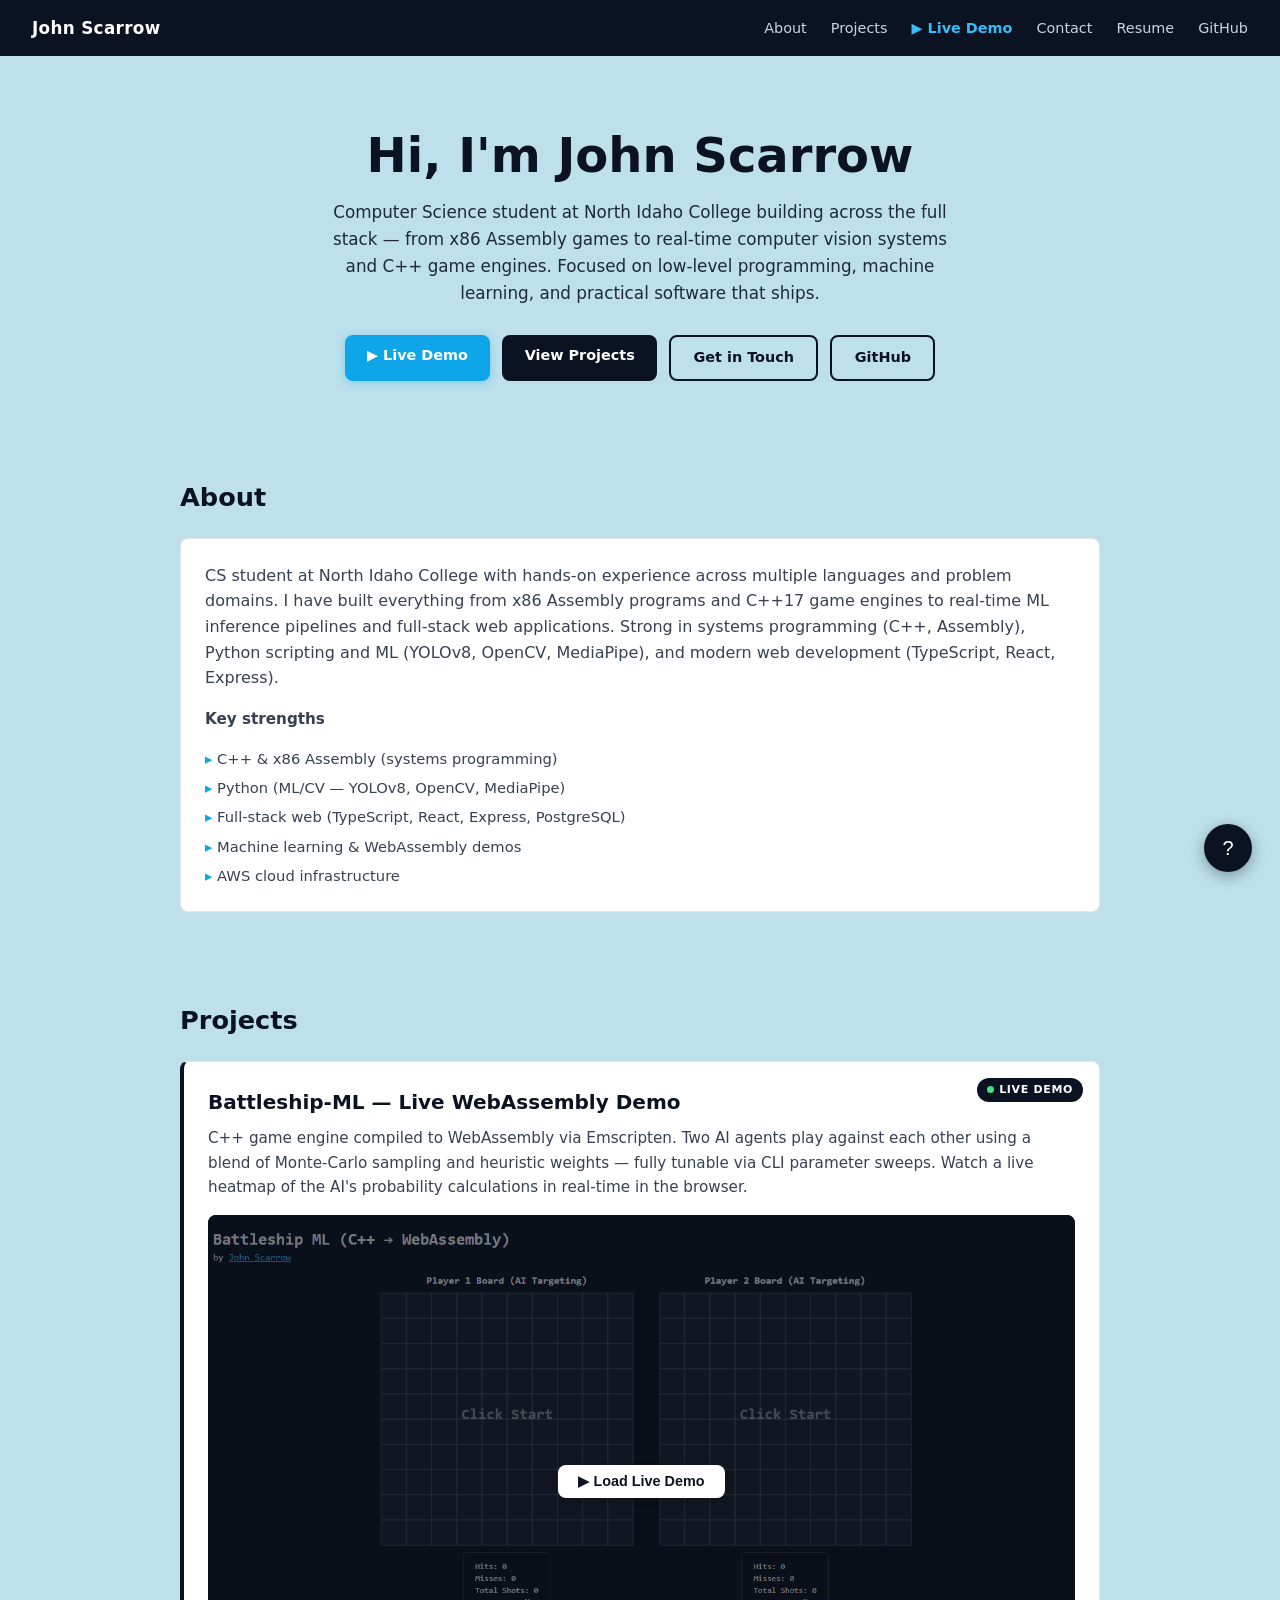
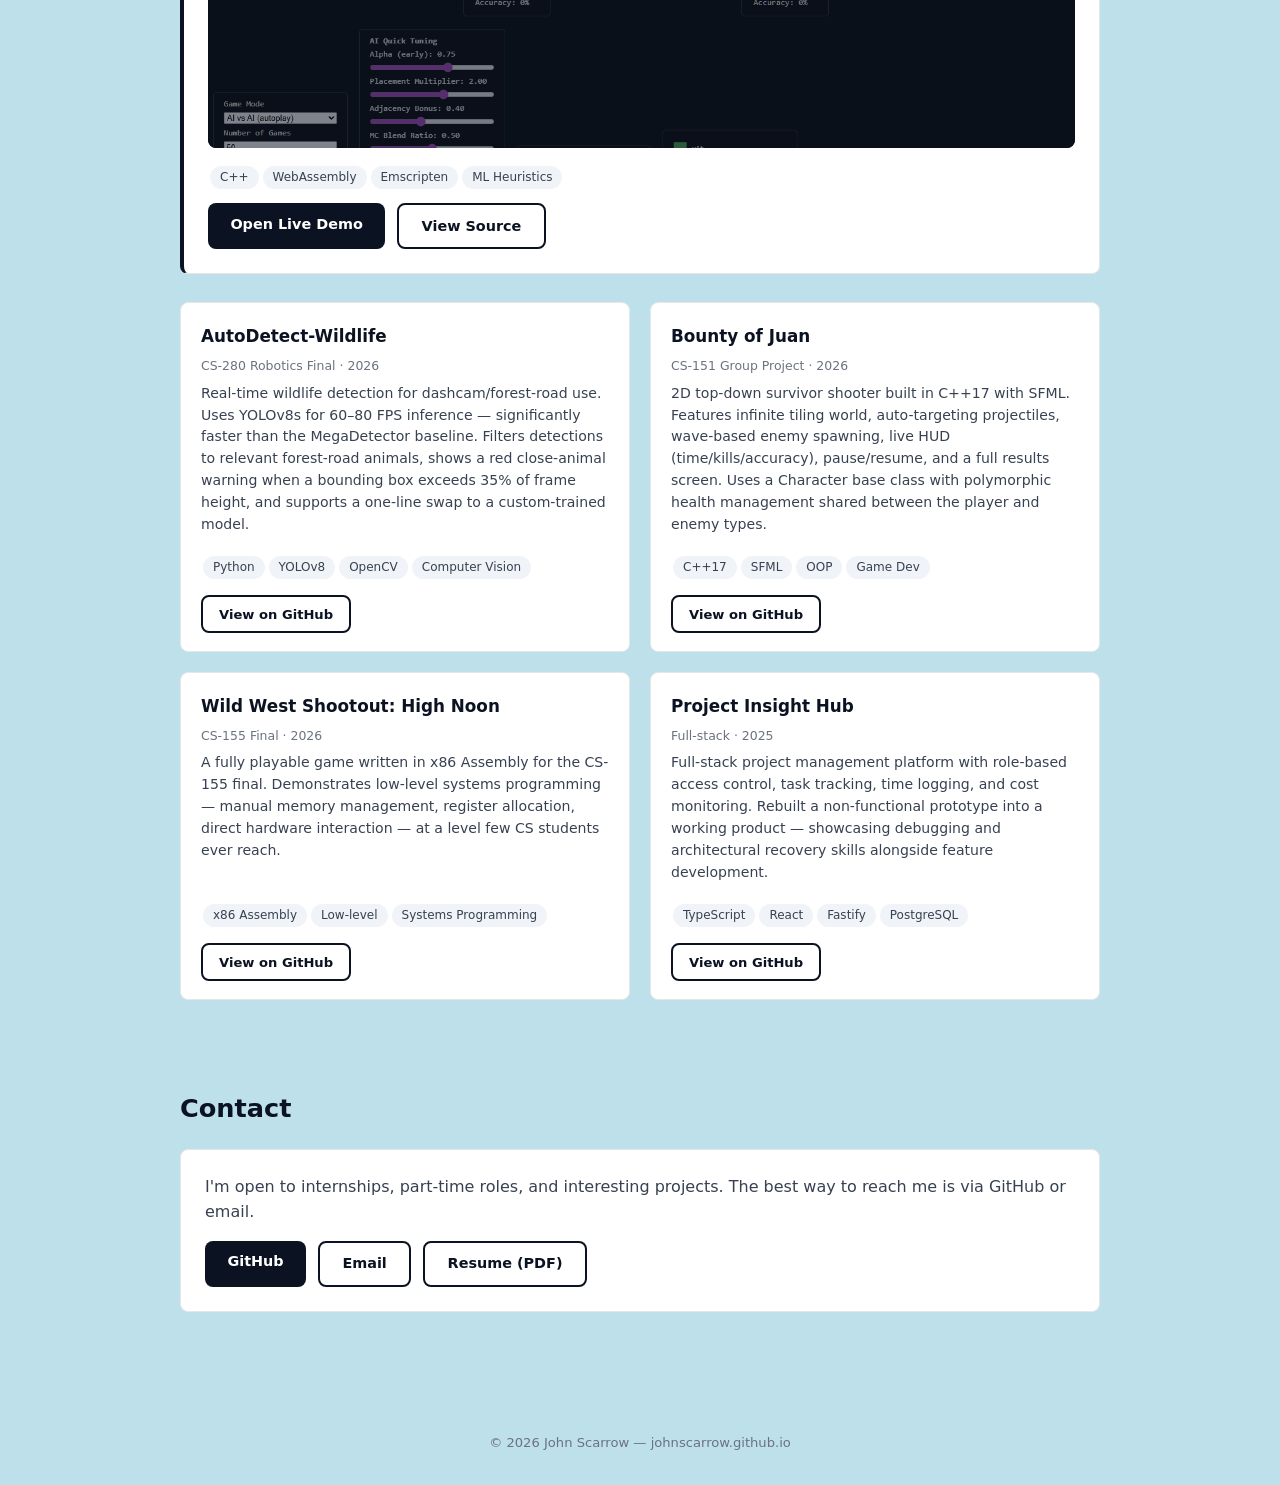
==== commit 2b277ead: "Make live demo link more prominent: hero button, nav link, pulsing card indicator" ====
--- a/index.html
+++ b/index.html
@@ -54,6 +54,11 @@
       transition: color 0.2s;
     }
     nav ul a:hover { color: #fff; }
+    nav ul a.nav-demo {
+      color: #38bdf8;
+      font-weight: 600;
+    }
+    nav ul a.nav-demo:hover { color: #7dd3fc; }
 
     /* ── LAYOUT ── */
     main {
@@ -114,6 +119,12 @@
       border: 2px solid var(--accent);
       color: var(--accent);
     }
+    .btn-demo {
+      background: #0ea5e9;
+      color: #fff;
+      box-shadow: 0 2px 10px rgba(14, 165, 233, 0.35);
+    }
+    .btn-demo:hover { opacity: 1; box-shadow: 0 4px 16px rgba(14, 165, 233, 0.5); }
 
     /* ── CARD BASE ── */
     .card {
@@ -196,7 +207,22 @@
       letter-spacing: 0.06em;
       text-transform: uppercase;
       border-radius: 999px;
-      padding: 2px 10px;
+      padding: 3px 10px;
+      display: flex;
+      align-items: center;
+      gap: 5px;
+    }
+    .live-dot {
+      width: 7px;
+      height: 7px;
+      background: #4ade80;
+      border-radius: 50%;
+      flex-shrink: 0;
+      animation: pulse-dot 1.8s ease-in-out infinite;
+    }
+    @keyframes pulse-dot {
+      0%, 100% { opacity: 1; transform: scale(1); }
+      50% { opacity: 0.5; transform: scale(0.7); }
     }
     .featured-card h3 {
       font-size: 1.25rem;
@@ -475,6 +501,7 @@
   <ul>
     <li><a href="#about">About</a></li>
     <li><a href="#projects">Projects</a></li>
+    <li><a href="https://johnscarrow.github.io/battleship-ml/" class="nav-demo" target="_blank" rel="noopener">▶ Live Demo</a></li>
     <li><a href="#contact">Contact</a></li>
     <li><a href="/resume.pdf" target="_blank" rel="noopener">Resume</a></li>
     <li><a href="https://github.com/JohnScarrow" target="_blank" rel="noopener">GitHub</a></li>
@@ -488,6 +515,7 @@
     <h1>Hi, I'm John Scarrow</h1>
     <p>Computer Science student at North Idaho College building across the full stack — from x86 Assembly games to real-time computer vision systems and C++ game engines. Focused on low-level programming, machine learning, and practical software that ships.</p>
     <div class="hero-btns">
+      <a href="https://johnscarrow.github.io/battleship-ml/" class="btn btn-demo" target="_blank" rel="noopener">▶ Live Demo</a>
       <a href="#projects" class="btn btn-primary">View Projects</a>
       <a href="#contact" class="btn btn-outline">Get in Touch</a>
       <a href="https://github.com/JohnScarrow" class="btn btn-outline" target="_blank" rel="noopener">GitHub</a>
@@ -516,7 +544,7 @@
 
     <!-- FEATURED -->
     <div class="featured-card">
-      <span class="featured-tag">Featured</span>
+      <span class="featured-tag"><span class="live-dot"></span>Live Demo</span>
       <h3>Battleship-ML — Live WebAssembly Demo</h3>
       <p>C++ game engine compiled to WebAssembly via Emscripten. Two AI agents play against each other using a blend of Monte-Carlo sampling and heuristic weights — fully tunable via CLI parameter sweeps. Watch a live heatmap of the AI's probability calculations in real-time in the browser.</p>
 
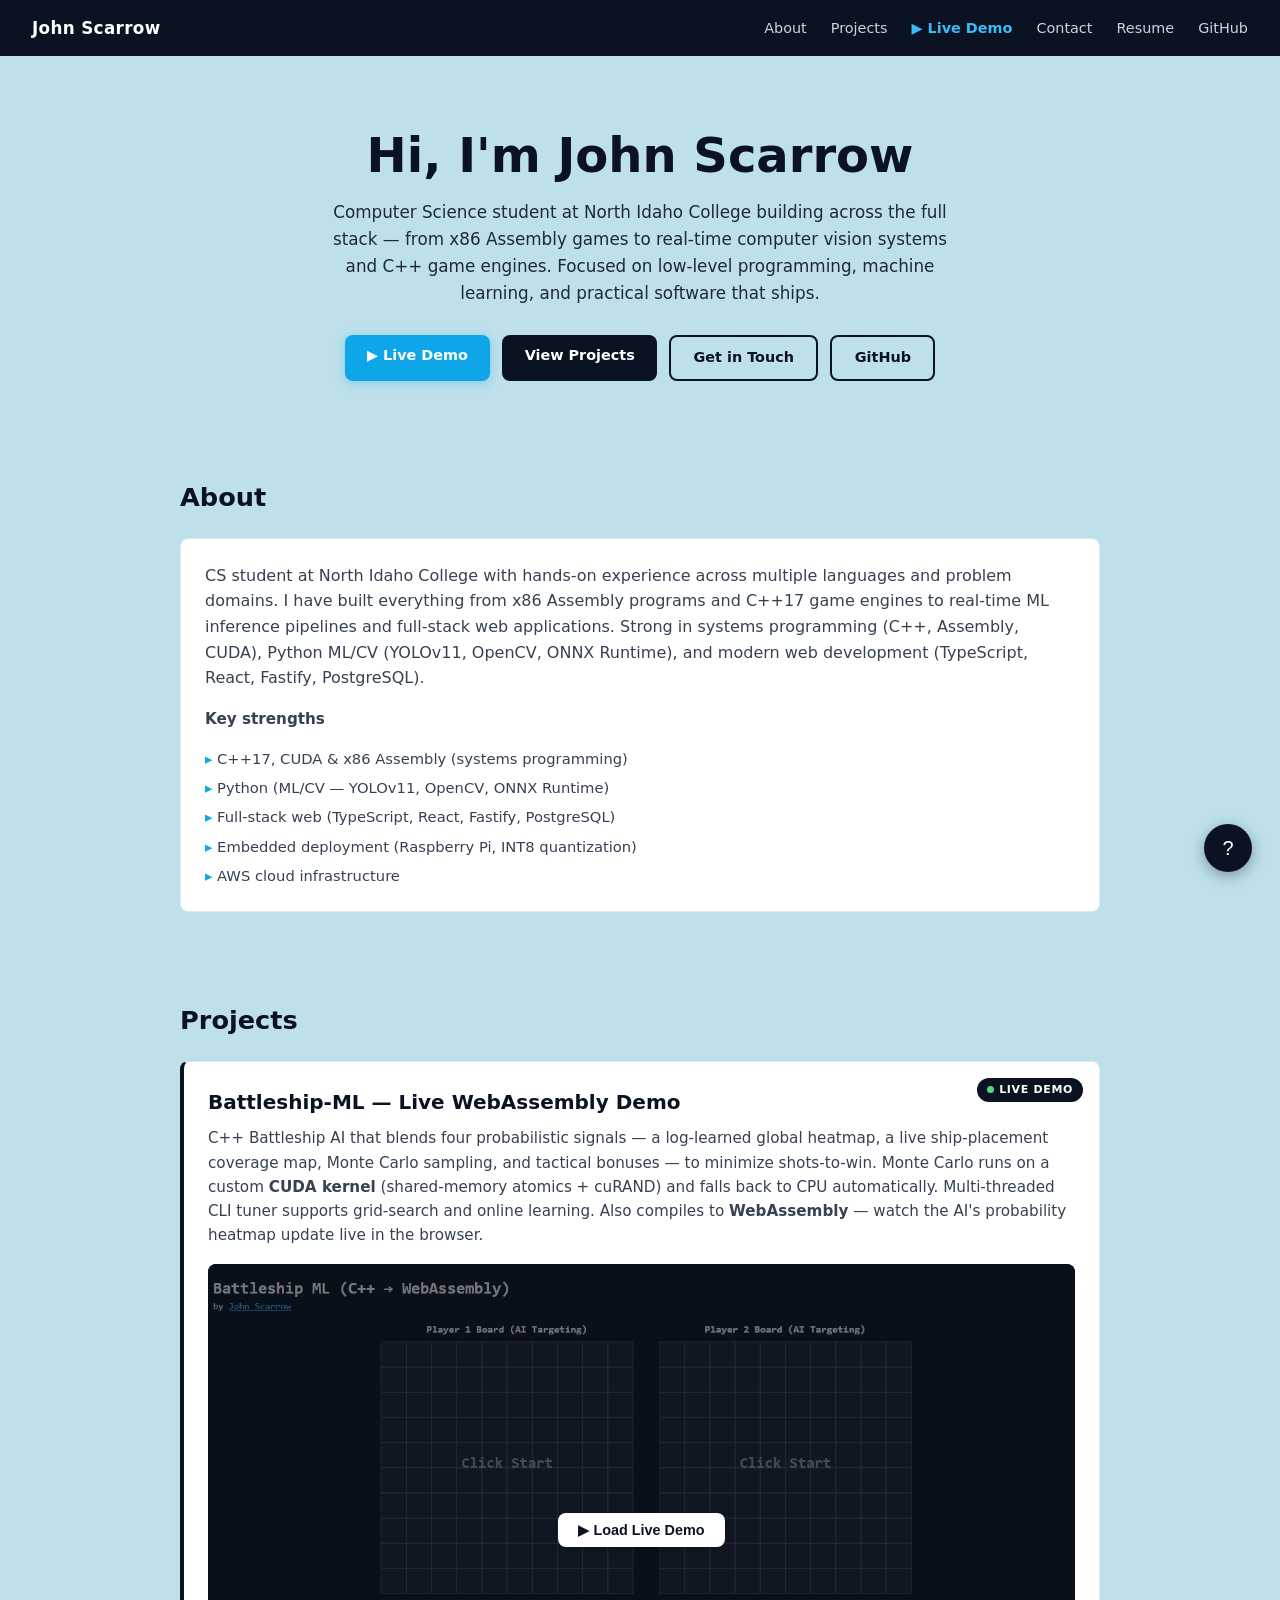
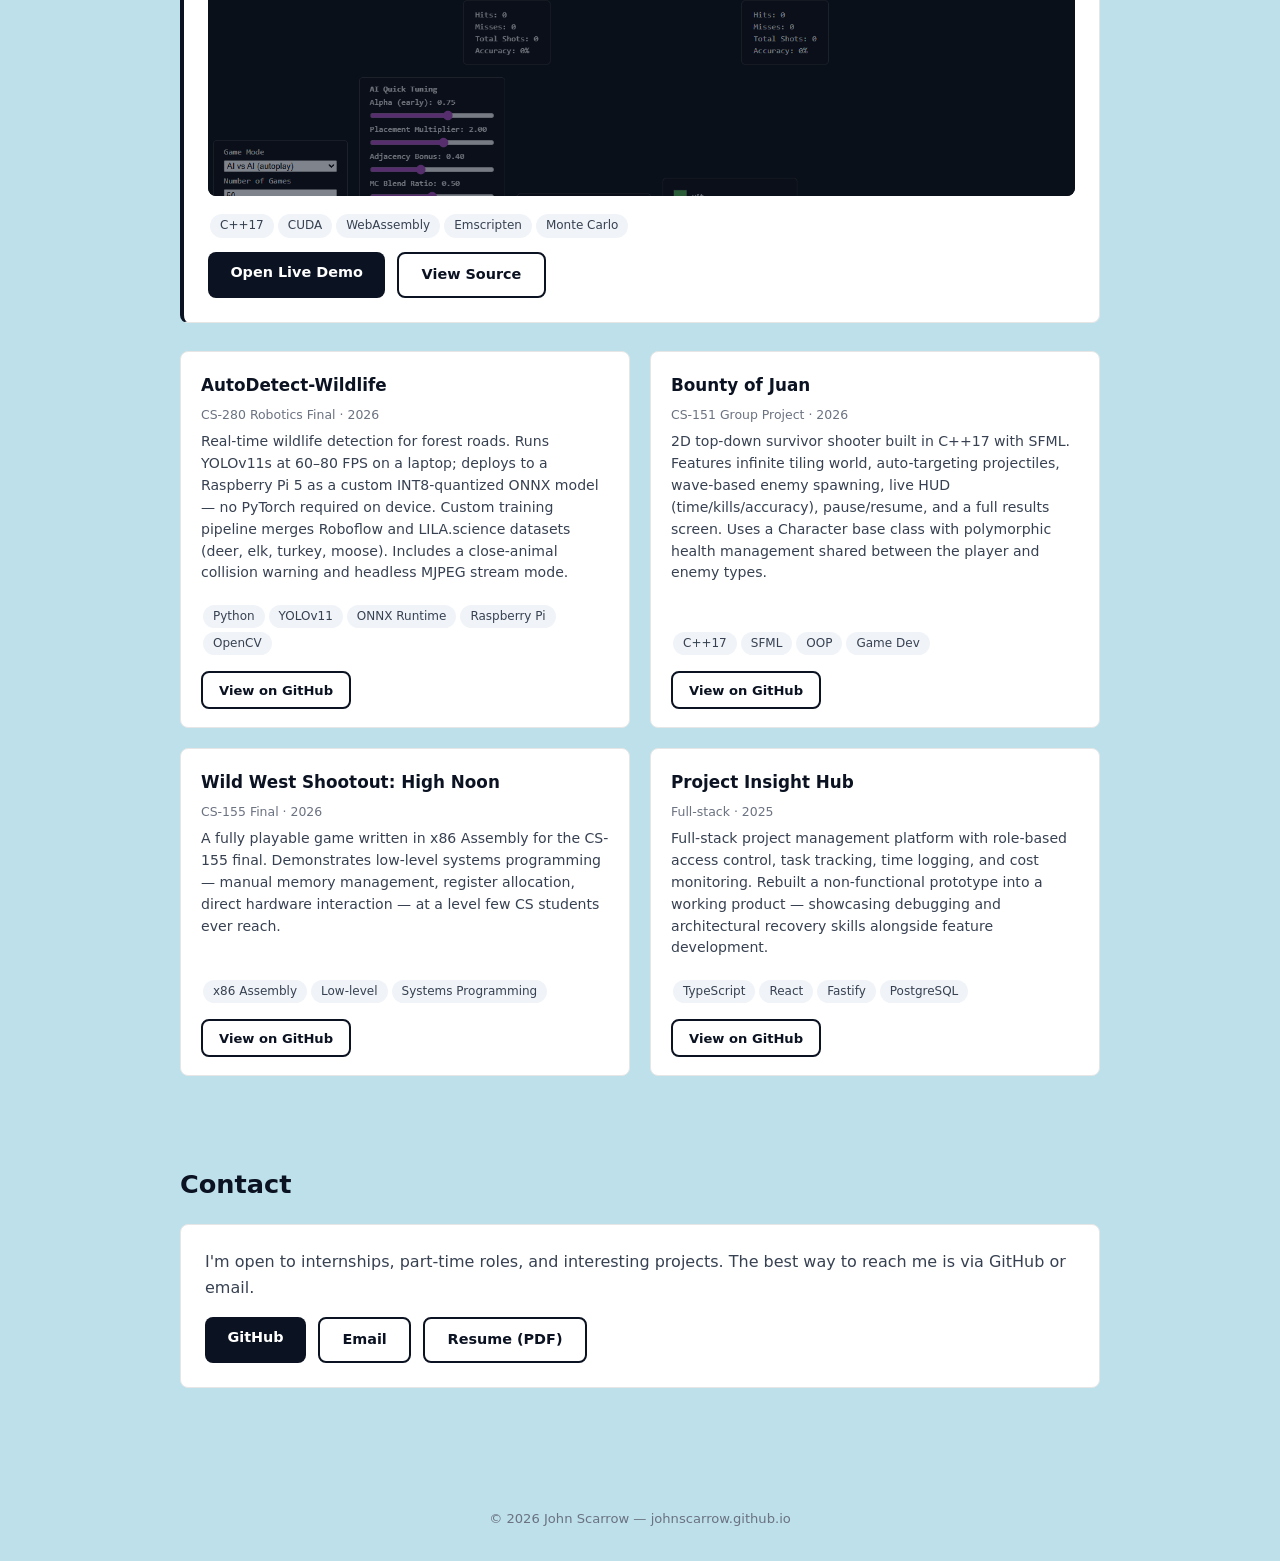
==== commit 20638ab5: "Fix YOLOv11, add CUDA to battleship-ML, update wildlife card with Pi deployment" ====
--- a/index.html
+++ b/index.html
@@ -526,13 +526,13 @@
   <section id="about">
     <h2>About</h2>
     <div class="card">
-      <p>CS student at North Idaho College with hands-on experience across multiple languages and problem domains. I have built everything from x86 Assembly programs and C++17 game engines to real-time ML inference pipelines and full-stack web applications. Strong in systems programming (C++, Assembly), Python scripting and ML (YOLOv8, OpenCV, MediaPipe), and modern web development (TypeScript, React, Express).</p>
+      <p>CS student at North Idaho College with hands-on experience across multiple languages and problem domains. I have built everything from x86 Assembly programs and C++17 game engines to real-time ML inference pipelines and full-stack web applications. Strong in systems programming (C++, Assembly, CUDA), Python ML/CV (YOLOv11, OpenCV, ONNX Runtime), and modern web development (TypeScript, React, Fastify, PostgreSQL).</p>
       <p class="strengths-title">Key strengths</p>
       <ul class="strengths-list">
-        <li>C++ &amp; x86 Assembly (systems programming)</li>
-        <li>Python (ML/CV — YOLOv8, OpenCV, MediaPipe)</li>
-        <li>Full-stack web (TypeScript, React, Express, PostgreSQL)</li>
-        <li>Machine learning &amp; WebAssembly demos</li>
+        <li>C++17, CUDA &amp; x86 Assembly (systems programming)</li>
+        <li>Python (ML/CV — YOLOv11, OpenCV, ONNX Runtime)</li>
+        <li>Full-stack web (TypeScript, React, Fastify, PostgreSQL)</li>
+        <li>Embedded deployment (Raspberry Pi, INT8 quantization)</li>
         <li>AWS cloud infrastructure</li>
       </ul>
     </div>
@@ -546,7 +546,7 @@
     <div class="featured-card">
       <span class="featured-tag"><span class="live-dot"></span>Live Demo</span>
       <h3>Battleship-ML — Live WebAssembly Demo</h3>
-      <p>C++ game engine compiled to WebAssembly via Emscripten. Two AI agents play against each other using a blend of Monte-Carlo sampling and heuristic weights — fully tunable via CLI parameter sweeps. Watch a live heatmap of the AI's probability calculations in real-time in the browser.</p>
+      <p>C++ Battleship AI that blends four probabilistic signals — a log-learned global heatmap, a live ship-placement coverage map, Monte Carlo sampling, and tactical bonuses — to minimize shots-to-win. Monte Carlo runs on a custom <strong>CUDA kernel</strong> (shared-memory atomics + cuRAND) and falls back to CPU automatically. Multi-threaded CLI tuner supports grid-search and online learning. Also compiles to <strong>WebAssembly</strong> — watch the AI's probability heatmap update live in the browser.</p>
 
       <div class="demo-wrapper">
         <div class="demo-preview" id="demo-preview">
@@ -563,10 +563,11 @@
       </div>
 
       <div class="badges">
-        <span class="badge">C++</span>
+        <span class="badge">C++17</span>
+        <span class="badge">CUDA</span>
         <span class="badge">WebAssembly</span>
         <span class="badge">Emscripten</span>
-        <span class="badge">ML Heuristics</span>
+        <span class="badge">Monte Carlo</span>
       </div>
 
       <div class="featured-actions">
@@ -582,12 +583,13 @@
       <div class="project-card">
         <h3>AutoDetect-Wildlife</h3>
         <span class="project-tag">CS-280 Robotics Final · 2026</span>
-        <p>Real-time wildlife detection for dashcam/forest-road use. Uses YOLOv8s for 60–80 FPS inference — significantly faster than the MegaDetector baseline. Filters detections to relevant forest-road animals, shows a red close-animal warning when a bounding box exceeds 35% of frame height, and supports a one-line swap to a custom-trained model.</p>
+        <p>Real-time wildlife detection for forest roads. Runs YOLOv11s at 60–80 FPS on a laptop; deploys to a Raspberry Pi 5 as a custom INT8-quantized ONNX model — no PyTorch required on device. Custom training pipeline merges Roboflow and LILA.science datasets (deer, elk, turkey, moose). Includes a close-animal collision warning and headless MJPEG stream mode.</p>
         <div class="badges">
           <span class="badge">Python</span>
-          <span class="badge">YOLOv8</span>
+          <span class="badge">YOLOv11</span>
+          <span class="badge">ONNX Runtime</span>
+          <span class="badge">Raspberry Pi</span>
           <span class="badge">OpenCV</span>
-          <span class="badge">Computer Vision</span>
         </div>
         <a href="https://github.com/JohnScarrow/AutoDetect-WIldLife" class="btn btn-outline" target="_blank" rel="noopener">View on GitHub</a>
       </div>
